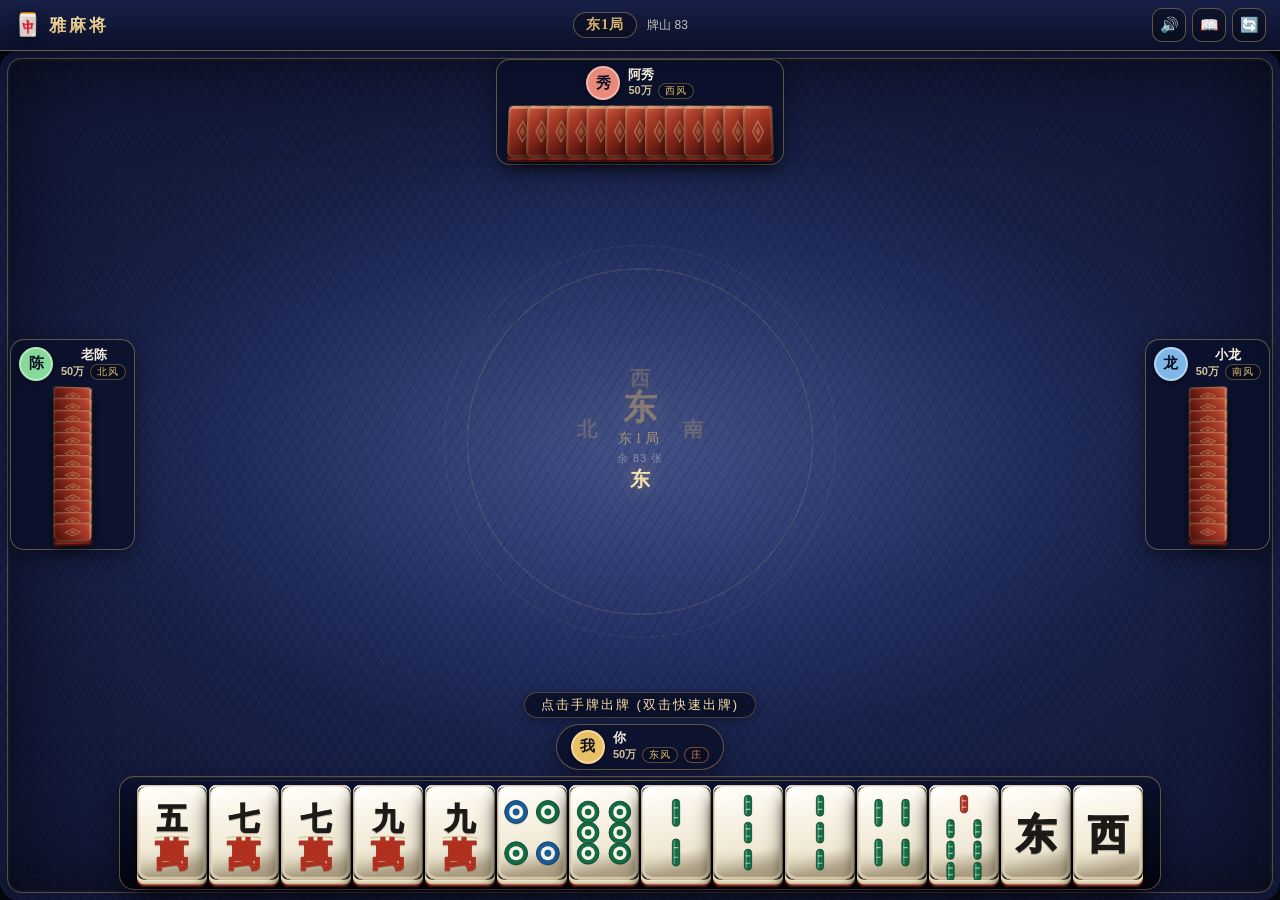
==== index.html @ be1f78a5 "refactor: 移动端横屏适配重构——统一横屏逻辑视口坐标系，修复 UI 遮挡与牌河裁切 - 统一坐标系(style.css)：新增 --vw/--vh 逻辑视口变量（优先取 JS 注入的真实可视" ====
<!DOCTYPE html>
<html lang="zh-CN">
<head>
  <meta charset="utf-8">
  <meta name="viewport" content="width=device-width, initial-scale=1, maximum-scale=1, user-scalable=no, viewport-fit=cover">
  <meta name="theme-color" content="#101733">
  <title>雅 · 麻将 — 大众四人麻将</title>
  <link rel="icon" href='data:image/svg+xml,<svg xmlns="http://www.w3.org/2000/svg" viewBox="0 0 64 64"><rect width="64" height="64" rx="13" fill="%23101733"/><rect x="6" y="6" width="52" height="52" rx="10" fill="none" stroke="%23c9a35f" stroke-width="2.5"/><rect x="16.5" y="14" width="31" height="36" rx="5" fill="%23f7f1e1" stroke="%23c9a35f" stroke-width="2"/><text x="32" y="43" text-anchor="middle" font-size="27" font-family="serif" font-weight="700" fill="%23b0301f">中</text></svg>'>
  <link rel="stylesheet" href="css/style.css">
</head>
<body>
  <div id="app">
    <!-- 顶栏 -->
    <header id="topbar">
      <div class="brand"><span class="brand-mark">🀄</span><span class="brand-name">雅麻将</span></div>
      <div class="round-info">
        <span id="round-name" class="round-name">东一局</span>
        <span id="wall-count" class="wall-count">牌山 122</span>
      </div>
      <div class="top-actions">
        <button id="btn-sound" class="icon-btn" type="button" title="音效开关">🔊</button>
        <button id="btn-rules" class="icon-btn" type="button" title="玩法规则">📖</button>
        <button id="btn-restart" class="icon-btn" type="button" title="重新开局">🔄</button>
      </div>
    </header>

    <!-- 牌桌 -->
    <main id="table">
      <div id="table-felt"></div>
      <section id="seat-2" class="seat seat-top"></section>
      <section id="seat-3" class="seat seat-left"></section>
      <section id="seat-1" class="seat seat-right"></section>
      <section id="center">
        <!-- 四家各自的出牌区（牌河）：n=对家 w=左家 e=右家 s=我，环绕中央局势铭牌 -->
        <div id="rivers">
          <div id="river-2" class="river river-n" aria-label="对家牌河"></div>
          <div id="river-3" class="river river-w" aria-label="左家牌河"></div>
          <div id="center-plaque">
            <span class="cp-mark cp-n" id="cpm-2">北</span>
            <span class="cp-mark cp-w" id="cpm-3">西</span>
            <div class="cp-core">
              <div class="cp-wind" id="cp-wind">东</div>
              <div class="cp-round" id="cp-round">东一局</div>
              <div class="cp-wall" id="cp-wall">余 83 张</div>
            </div>
            <span class="cp-mark cp-e" id="cpm-1">东</span>
            <span class="cp-mark cp-s hot" id="cpm-0">南</span>
          </div>
          <div id="river-1" class="river river-e" aria-label="右家牌河"></div>
          <div id="river-0" class="river river-s" aria-label="我的牌河"></div>
        </div>
        <div id="turn-banner"></div>
      </section>
      <section id="me">
        <!-- 移动端横屏下三者同行：左个人信息 / 中手牌 / 右副露（桌面为竖列，视觉不变） -->
        <div id="me-panel" class="panel">
          <div id="me-info" class="seat-info"></div>
        </div>
        <div id="my-hand" class="hand"></div>
        <div id="my-melds" class="melds"></div>
      </section>
      <!-- 吃 / 碰 / 杠 / 胡 浮字 -->
      <div id="action-flash"></div>
    </main>

    <!-- 操作栏 -->
    <div id="action-bar" class="hidden"></div>
    <div id="toast" class="hidden"></div>
  </div>

  <div id="modal-root"></div>

  <script src="js/tiles.js"></script>
  <script src="js/engine.js"></script>
  <script src="js/ai.js"></script>
  <script src="js/ui.js"></script>
  <script src="js/game.js"></script>
  <script src="js/main.js"></script>
</body>
</html>
---- css/style.css ----
/* =========================================================
   雅 · 麻将 – 视觉样式
   设计：深蓝夜空牌桌 + 鎏金镶边 + 象牙牌面，参考「深蓝/鎏金/书法」配色体系
   ========================================================= */

:root {
  /* ---------- 统一「横屏逻辑视口」坐标系 ----------
     牌桌的一切尺寸都基于这两个变量计算。默认等于真实视口；
     手机竖屏时（下方媒体查询）会把两者**互换**（--vw 取视口高、--vh 取视口宽），
     配合 #app 整体旋转 90°，使竖屏旋转后的牌桌与「原生横屏矮屏」逐像素等价。

     取值优先级：JS 注入的 --vwpx/--vhpx（= documentElement.clientWidth/Height，
     移动端最可靠，避开地址栏伸缩）→ dvw/dvh（现代浏览器）→ vw/vh。
     这样 --vw 恒为「物理长边」，无论设备是竖持还是横持。 */
  --vwpx: 100vw;
  --vhpx: 100vh;
  --vw: var(--vwpx);
  --vh: var(--vhpx);

  /* 配色 */
  --gold: #d8b46c;
  --gold-lt: #f4e0ac;
  --gold-deep: #9c7a3f;
  --ivory: #f5efdd;
  --ink: #0b1024;
  --navy-1: #223066;
  --navy-2: #131a3c;
  --navy-3: #0a0f26;
  --panel-bg: rgba(11, 17, 42, 0.82);
  --panel-border: rgba(216, 180, 108, 0.42);
  --shadow-soft: 0 6px 22px rgba(0, 0, 0, 0.45);
  --radius: 14px;

  /* 牌宽高自适应：以「14 张手牌 + 13 道 2px 间隙 + 牌托/牌桌内边距 必须铺得进窗口宽度」为约束；
     同时以窗口高度给出手牌上限，避免矮屏时纵向被挤爆。大屏封顶 70px。 */
  --tile-w: clamp(22px, min(calc((var(--vw) - 64px) / 14), calc((var(--vh) - 352px) / 1.45)), 70px);
  --tile-h: calc(var(--tile-w) * 1.36);
  --tile-w-sm: clamp(15px, calc(var(--tile-w) * 0.55), 38px);
  --tile-h-sm: calc(var(--tile-w-sm) * 1.36);

  /* 牌河 (已出过的牌)：取手牌尺寸的 0.66，并按「视口宽 – 两侧座位 – 铭牌」收口。
     桌面从 26px 放宽到 46px，让打过的牌一眼看清牌面。 */
  --rv-gap: 3px;
  --rv-w: clamp(15px, min(calc((var(--vw) - 150px) / 11), calc(var(--tile-w) * 0.6)), 42px);
  --rv-h: calc(var(--rv-w) * 1.36);

  /* 牌面厚度 (立体感)：用象牙色侧边 + 投影堆出麻将牌的实体感 */
  --tile-edge: rgba(226, 210, 168, 0.96);
  --tile-edge-2: rgba(158, 136, 92, 0.92);

  /* 立牌立体感 (其他玩家的牌背)：顶缘受光 + 双侧暗面 + 底缘背光
     + 两层实心偏移充当牌体厚度 + 投影 — 一个 CSS 变量供横/竖两处牌墙复用。 */
  --slab-sh:
    inset 0 2px 0 rgba(255, 233, 184, 0.42),
    inset 5px 0 9px rgba(0, 0, 0, 0.28),
    inset -5px 0 9px rgba(0, 0, 0, 0.44),
    inset 0 -9px 12px rgba(0, 0, 0, 0.5),
    0 2px 0 rgba(128, 34, 23, 0.95),
    0 4px 0 rgba(74, 17, 11, 0.92),
    0 7px 12px rgba(0, 0, 0, 0.62);

  --seat-0: #e9c063; /* 我 */
  --seat-1: #7fb8e8; /* 右家 */
  --seat-2: #e8897a; /* 对家 */
  --seat-3: #86d99a; /* 左家 */
}

* { margin: 0; padding: 0; box-sizing: border-box; -webkit-tap-highlight-color: transparent; }

html, body {
  height: 100%;
  overflow: hidden;
  font-family: "PingFang SC", "Hiragino Sans GB", "Microsoft YaHei", "Noto Sans SC", sans-serif;
  background: #05070f;
  color: var(--ivory);
  user-select: none;
  touch-action: manipulation;
}

#app {
  position: relative;
  height: 100%;
  display: flex;
  flex-direction: column;
}

/* ============ 顶栏 ============ */
#topbar {
  flex: 0 0 auto;
  display: flex;
  align-items: center;
  justify-content: space-between;
  padding: 8px 14px;
  background: linear-gradient(180deg, rgba(24, 33, 74, 0.96), rgba(12, 18, 44, 0.9));
  border-bottom: 1px solid var(--panel-border);
  box-shadow: 0 2px 14px rgba(0, 0, 0, 0.4);
  z-index: 30;
}
.brand { display: flex; align-items: center; gap: 8px; }
.brand-mark { font-size: 22px; filter: drop-shadow(0 2px 4px rgba(0,0,0,.5)); }
.brand-name {
  font-size: 17px; font-weight: 700; letter-spacing: 3px;
  font-family: "STKaiti", "KaiTi", "Songti SC", serif;
  background: linear-gradient(180deg, var(--gold-lt), var(--gold));
  -webkit-background-clip: text; background-clip: text; color: transparent;
}
.round-info { display: flex; align-items: center; gap: 10px; }
.round-name {
  font-size: 14px; font-weight: 600; color: var(--gold);
  border: 1px solid var(--panel-border); border-radius: 999px;
  padding: 3px 12px; background: rgba(0,0,0,.28); letter-spacing: 1px;
  font-family: "STKaiti", "KaiTi", serif;
}
.wall-count { font-size: 12px; opacity: .78; font-variant-numeric: tabular-nums; }
.top-actions { display: flex; gap: 6px; }
.icon-btn {
  width: 34px; height: 34px; border-radius: 10px;
  border: 1px solid var(--panel-border);
  background: rgba(0,0,0,.3); color: var(--ivory);
  font-size: 15px; cursor: pointer; transition: all .15s;
  display: inline-flex; align-items: center; justify-content: center;
}
.icon-btn:hover { background: rgba(216,180,108,.22); transform: translateY(-1px); }
.icon-btn.muted { opacity: .45; }

/* ============ 牌桌 ============ */
#table {
  position: relative;
  flex: 1 1 auto;
  min-height: 0;
  display: grid;
  grid-template-columns: minmax(96px, 0.62fr) minmax(240px, 3.4fr) minmax(96px, 0.62fr);
  grid-template-rows: auto 1fr auto;
  grid-template-areas:
    "top top top"
    "left center right"
    "me me me";
  gap: 6px;
  padding: 8px 10px 10px;
}
#table-felt {
  position: absolute; inset: 0;
  border-radius: 18px;
  overflow: hidden;
  background:
    /* 中央暖光 */
    radial-gradient(ellipse 46% 34% at 50% 46%, rgba(216, 180, 108, 0.09), transparent 70%),
    /* 桌面鎏金镶嵌圆环 (内细外粗两道) */
    radial-gradient(circle closest-side at 50% 46%, transparent 0 44%, rgba(216,180,108,.13) 44% 44.4%, transparent 44.4% 100%),
    radial-gradient(circle closest-side at 50% 46%, transparent 0 50%, rgba(216,180,108,.07) 50% 50.3%, transparent 50.3% 100%),
    radial-gradient(ellipse 62% 50% at 50% 46%, rgba(86, 116, 208, 0.32), transparent 72%),
    radial-gradient(ellipse 120% 110% at 50% 50%, var(--navy-1) 0%, var(--navy-2) 46%, var(--navy-3) 88%);
  z-index: 0;
}
/* 斜纹织纹 */
#table-felt::before {
  content: ""; position: absolute; inset: 0;
  background-image:
    repeating-linear-gradient(58deg, rgba(255,255,255,.028) 0 1px, transparent 1px 9px),
    repeating-linear-gradient(-58deg, rgba(0,0,0,.16) 0 1px, transparent 1px 9px);
  opacity: .9;
}
/* 鎏金双描边 */
#table-felt::after {
  content: ""; position: absolute; inset: 7px;
  border: 1px solid rgba(216, 180, 108, 0.34);
  border-radius: 14px;
  box-shadow:
    inset 0 0 4px rgba(6, 9, 24, 0.55),
    inset 0 0 5px rgba(216, 180, 108, 0.16),
    inset 0 0 90px rgba(0, 0, 0, 0.55);
  pointer-events: none;
}
#table > *:not(#table-felt):not(#action-flash) { position: relative; z-index: 1; }

/* ---- 座位通用 ---- */
.seat { display: flex; min-height: 0; }
.seat-top { grid-area: top; justify-content: center; }
.seat-left { grid-area: left; justify-content: flex-start; align-items: center; }
.seat-right { grid-area: right; justify-content: flex-end; align-items: center; }
#me { grid-area: me; display: flex; flex-direction: column; align-items: center; gap: 6px; position: relative; }

.panel {
  background: var(--panel-bg);
  border: 1px solid var(--panel-border);
  border-radius: var(--radius);
  box-shadow: var(--shadow-soft);
  backdrop-filter: blur(5px);
  padding: 6px 10px;
  transition: box-shadow .25s, border-color .25s, background .25s;
}
.panel.active {
  border-color: var(--gold-lt);
  background: linear-gradient(180deg, rgba(52, 68, 132, .92), rgba(16, 23, 56, .88));
  box-shadow: 0 0 0 1px var(--gold), 0 0 26px rgba(216, 180, 108, .38), var(--shadow-soft);
}

.seat-info { display: flex; align-items: center; gap: 8px; }
.avatar {
  width: 34px; height: 34px; border-radius: 50%;
  display: flex; align-items: center; justify-content: center;
  font-size: 15px; font-weight: 700; color: #0a1024;
  border: 2px solid rgba(255,255,255,.4);
  box-shadow: 0 2px 7px rgba(0,0,0,.45);
  flex: 0 0 auto;
}
.seat-text { display: flex; flex-direction: column; line-height: 1.25; min-width: 0; }
.seat-name { font-size: 13px; font-weight: 600; white-space: nowrap; font-family: "STKaiti", "KaiTi", "PingFang SC", serif; }
.seat-meta { font-size: 11px; opacity: .85; display: flex; gap: 6px; align-items: center; }
.seat-score { color: var(--gold-lt); font-weight: 700; font-variant-numeric: tabular-nums; white-space: nowrap; }
.badge {
  font-size: 10px; padding: 1px 6px; border-radius: 999px;
  border: 1px solid var(--panel-border); background: rgba(0,0,0,.32);
  letter-spacing: 1px; white-space: nowrap;
}
.badge.wind { color: #ffd97a; }
.badge.dealer { color: #ff9d5c; border-color: rgba(255,157,92,.5); }
.badge.tenpai { color: #8fe3a0; border-color: rgba(143,227,160,.5); animation: pulse 1.6s infinite; }

@keyframes pulse { 50% { opacity: .55; } }

/* ---- 副露 (吃 / 碰 / 杠)：明确摆在对应玩家身旁 ---- */
.melds { display: flex; gap: 8px; flex-wrap: wrap; justify-content: center; }
.side-melds { display: flex; flex-direction: column; gap: 4px; align-items: center; }
.meld {
  display: flex; gap: 1px; padding: 3px;
  background: linear-gradient(180deg, rgba(216, 180, 108, 0.16), rgba(4, 7, 20, 0.55));
  border-radius: 8px;
  border: 1px solid rgba(216, 180, 108, 0.4);
  box-shadow: 0 2px 7px rgba(0, 0, 0, 0.42), inset 0 1px 0 rgba(255, 255, 255, 0.06);
}
.meld .tile {
  margin: 0;
  border-radius: 5px;
  /* 副露平躺牌：与牌河弃牌同一双层实体感（上白下红） */
  box-shadow:
    inset 0 1px 0 rgba(255, 255, 255, 0.88),
    inset 0 -1px 2px rgba(100, 78, 42, 0.25),
    0 1px 0 #ebe2cc,
    0 2px 0 #d8cbb0,
    0 3px 0 #bfb090,
    0 4px 0 #7a2216,
    0 6px 7px rgba(0, 0, 0, 0.6);
}
/* 被鸣的那张 (来自他家弃牌) 加金框，一眼看清是从谁那里吃碰来的 */
.meld .tile.claimed {
  box-shadow:
    0 0 0 2px var(--gold-lt),
    0 0 9px rgba(255, 219, 128, 0.7),
    inset 0 1px 0 rgba(255, 255, 255, 0.88),
    0 1px 0 #ebe2cc,
    0 2px 0 #d8cbb0,
    0 3px 0 #bfb090,
    0 4px 0 #7a2216,
    0 6px 7px rgba(0, 0, 0, 0.6);
}
.meld.claimed-anim { animation: claim-in .45s cubic-bezier(.2, 1.4, .4, 1); }
@keyframes claim-in {
  from { transform: translateY(14px) scale(.68); opacity: 0; }
}

/* ---- 对家 / 左右家的牌墙 (牌背条) ---- */
.seat-top .panel { display: flex; flex-direction: column; gap: 5px; align-items: center; }
.seat-left .panel, .seat-right .panel {
  display: flex; flex-direction: column; gap: 6px; align-items: center;
  padding: 7px 8px; width: fit-content; max-width: 100%;
}
.seat-backs.h { display: flex; align-items: flex-end; perspective: 480px; }
.seat-backs.h .tile {
  width: calc(var(--tile-w-sm) * 0.78);
  height: calc(var(--tile-h-sm) * 1.02);
  margin-left: calc(var(--tile-w-sm) * -0.26);
  border-radius: 4px;
  transform: rotateX(7deg);
  transform-origin: bottom center;
  box-shadow: var(--slab-sh);
}
.seat-backs.h .tile:first-child { margin-left: 0; }
.seat-backs.v { display: flex; flex-direction: column; align-items: center; perspective: 640px; }
.seat-backs.v .tile {
  width: calc(var(--tile-w-sm) * 1.04);
  height: calc(var(--tile-h-sm) * 0.36);
  margin-top: calc(var(--tile-h-sm) * -0.14);
  border-radius: 4px;
  box-shadow: var(--slab-sh);
}
.seat-left .seat-backs.v .tile { transform: rotateY(14deg); }
.seat-right .seat-backs.v .tile { transform: rotateY(-14deg); }
.seat-backs.v .tile:first-child { margin-top: 0; }
.seat-left .seat-text, .seat-right .seat-text { align-items: center; }
.seat-left .seat-meta, .seat-right .seat-meta { justify-content: center; }

/* ---- 我的区域 ---- */
#me-panel {
  display: flex; align-items: center; gap: 14px;
  padding: 5px 14px; border-radius: 999px;
}
#my-melds { justify-content: center; min-height: 4px; }
#my-melds:empty { display: none; }

/* ---- 听牌实时预览浮条 (绝对定位，不挤占牌桌网格高度) ---- */
.ting-tip {
  position: absolute;
  bottom: calc(100% + 4px);
  left: 50%;
  transform: translateX(-50%);
  display: inline-flex;
  align-items: center;
  gap: 8px;
  padding: 4px 12px;
  border-radius: 999px;
  background: rgba(8, 14, 36, 0.94);
  border: 1px solid rgba(143, 227, 160, 0.55);
  box-shadow: 0 6px 18px rgba(0, 0, 0, 0.55), 0 0 14px rgba(143, 227, 160, 0.2);
  z-index: 35;
  pointer-events: none;
  white-space: nowrap;
  max-width: 94vw;
}
.ting-tip.hidden { display: none; }
.ting-label {
  font-size: 11.5px;
  font-weight: 700;
  color: #8fe3a0;
  letter-spacing: 1px;
}
.ting-empty {
  font-size: 11px;
  color: rgba(245, 239, 221, 0.65);
}
.ting-list {
  display: inline-flex;
  align-items: center;
  gap: 6px;
}
.ting-item {
  display: inline-flex;
  align-items: center;
  gap: 3px;
  background: rgba(255, 255, 255, 0.06);
  padding: 2px 5px 2px 3px;
  border-radius: 6px;
}
.ting-svg {
  width: 17px;
  height: 23px;
  display: inline-block;
}
.ting-svg svg {
  width: 100%;
  height: 100%;
  display: block;
}
.ting-cnt {
  font-size: 10.5px;
  color: var(--gold-lt);
  font-variant-numeric: tabular-nums;
}

/* ---- 手牌牌托 ---- */
.hand {
  display: flex; justify-content: center; align-items: flex-end;
  width: min(100%, calc(14 * (var(--tile-w) + 2px) + 34px));
  padding: 8px 12px 9px;
  border-radius: 15px;
  background: linear-gradient(180deg, rgba(13, 19, 46, 0.7), rgba(6, 9, 24, 0.94));
  border: 1px solid rgba(216, 180, 108, 0.42);
  box-shadow:
    inset 0 1px 0 rgba(255, 255, 255, 0.07),
    inset 0 -14px 26px rgba(0, 0, 0, 0.35),
    0 10px 26px rgba(0, 0, 0, 0.45);
  min-height: calc(var(--tile-h) + 19px);
  position: relative;
}
.hand::before {
  content: ""; position: absolute; left: 16px; right: 16px; top: 3px; height: 1px;
  background: linear-gradient(90deg, transparent, rgba(216, 180, 108, 0.55), transparent);
}
/* 手牌立牌：立在牌托上的厚实麻将块 —— 顶面高光 + 象牙底座厚度 + 朱红底边 + 落影 */
.hand .tile {
  margin: 0 1px;
  border-radius: 7px;
  box-shadow:
    inset 0 2px 0 rgba(255, 255, 255, 0.92),
    inset 0 -2px 3px rgba(110, 88, 48, 0.28),
    inset 1px 0 0 rgba(255, 255, 255, 0.55),
    inset -1px 0 0 rgba(140, 116, 72, 0.35),
    0 1.5px 0 #ede4ce,
    0 3px 0 #ddd1b4,
    0 4.5px 0 #c6b694,
    0 6px 0 #7c2418,
    0 7px 0 #4d130b,
    0 10px 14px rgba(0, 0, 0, 0.65),
    0 14px 22px rgba(0, 0, 0, 0.38);
}
/* 立牌 13px 圆角：SVG 内的骨瓷倒角也同步 */
.hand .tile svg { border-radius: 7px; }

/* =========== 牌 =========== */
/* 立体麻将质感：象牙色侧边 (牌厚) + 底部暗边 + 双层落影 */
.tile {
  width: var(--tile-w); height: var(--tile-h);
  border-radius: 6px; cursor: default;
  transition: transform .16s ease, box-shadow .16s, filter .16s;
  position: relative; flex: 0 0 auto;
  box-shadow:
    0 1px 0 var(--tile-edge),
    0 2px 0 var(--tile-edge-2),
    0 5px 8px rgba(0, 0, 0, 0.55),
    0 8px 16px rgba(0, 0, 0, 0.30);
}
.tile svg { display: block; width: 100%; height: 100%; border-radius: 6px; }
.tile.sm { width: var(--tile-w-sm); height: var(--tile-h-sm); border-radius: 5px; }
.tile.sm svg { border-radius: 5px; }
.tile.playable { cursor: pointer; }
/* 拈牌离桌：立牌上提，底部厚度层与桌面投影距离拉开 */
.tile.playable:hover {
  transform: translateY(-8px);
  filter: brightness(1.07);
  box-shadow:
    inset 0 2px 0 rgba(255, 255, 255, 0.92),
    inset 0 -2px 3px rgba(110, 88, 48, 0.28),
    inset 1px 0 0 rgba(255, 255, 255, 0.55),
    inset -1px 0 0 rgba(140, 116, 72, 0.35),
    0 1.5px 0 #ede4ce,
    0 3.5px 0 #ddd1b4,
    0 6px 0 #c6b694,
    0 8.5px 0 #7c2418,
    0 10px 0 #4d130b,
    0 14px 16px rgba(0, 0, 0, 0.62),
    0 20px 28px rgba(0, 0, 0, 0.36);
}
.tile.selected {
  transform: translateY(-13px);
  filter: brightness(1.12);
  box-shadow:
    inset 0 2px 0 rgba(255, 255, 255, 0.95),
    inset 0 -2px 3px rgba(110, 88, 48, 0.28),
    inset 1px 0 0 rgba(255, 255, 255, 0.55),
    inset -1px 0 0 rgba(140, 116, 72, 0.35),
    0 2px 0 #ede4ce,
    0 5px 0 #ddd1b4,
    0 8px 0 #c6b694,
    0 11px 0 #7c2418,
    0 13px 0 #4d130b,
    0 18px 20px rgba(0, 0, 0, 0.62),
    0 0 20px rgba(255, 219, 128, 0.55);
}
.tile.selected::after {
  content: ""; position: absolute; left: 6%; right: 6%; bottom: -8px; height: 3px;
  border-radius: 2px; background: var(--gold-lt); box-shadow: 0 0 10px var(--gold-lt);
}

/* 可听角标：打出该牌即可进入听牌状态 (静态徽标，不触发无限动画) */
.tile.can-ting:not(.selected)::after {
  content: "听";
  position: absolute;
  top: -5px;
  right: -2px;
  width: 15px;
  height: 15px;
  border-radius: 50%;
  background: linear-gradient(180deg, #277a52, #124d31);
  border: 1px solid #9ef0b6;
  color: #eafff0;
  font-size: 9px;
  line-height: 13px;
  text-align: center;
  font-weight: 700;
  box-shadow: 0 2px 5px rgba(0, 0, 0, 0.55);
  pointer-events: none;
}

/* 桌面同名牌联动高亮 (悬停或选中手牌时牌河与副露同步醒目提示) */
.river .tile.same-match,
.meld .tile.same-match {
  filter: brightness(1.18);
  box-shadow: 0 0 0 2px #7fe7ff, 0 0 12px rgba(127, 231, 255, 0.85);
}

.tile.win-tile { animation: win-glow 1s infinite; }
@keyframes win-glow {
  0%, 100% { filter: drop-shadow(0 0 4px rgba(255, 215, 130, .85)); }
  50% { filter: drop-shadow(0 0 15px rgba(255, 215, 130, 1)); }
}
.tile.dim { opacity: .55; }

/* 发牌：仅做轻微落淡入，无缩放、无回弹，避免整手牌视觉抖动 */
@keyframes deal-in {
  from { opacity: 0; transform: translateY(-14px); }
  to { opacity: 1; transform: none; }
}

/* 刚摸到的牌：静态金环 + 一次性入场位移 (不含额外抖动) */
.tile.last-drawn::before {
  content: ""; position: absolute; inset: -2px; border-radius: 8px;
  border: 2px solid rgba(255, 219, 128, 0.92);
  box-shadow: 0 0 12px rgba(255, 219, 128, 0.55), inset 0 0 8px rgba(255, 219, 128, 0.35);
  pointer-events: none;
}
.tile.just-drawn { animation: draw-in .34s cubic-bezier(.18, .9, .3, 1) 1; }
@keyframes draw-in {
  from { transform: translate(34px, -26px) rotate(6deg); opacity: 0; }
  to { transform: none; opacity: 1; }
}

/* =========== 中央：四家独立牌河 + 局势铭牌 =========== */
#center {
  grid-area: center;
  display: grid;
  grid-template-rows: minmax(0, 1fr) auto;
  gap: 5px;
  min-width: 0; min-height: 0;
  position: relative;
}
/* 3x3：北=对家 / 西=左家 / 中=铭牌 / 东=右家 / 南=我 —— 每位玩家正前方一块独立出牌区 */
#rivers {
  display: grid;
  grid-template-columns: minmax(0, 1fr) auto minmax(0, 1fr);
  /* 中间行 (东西家的出牌区) 拿到 1.5 倍行高：侧家弃牌从 4 列升到 5 列后要排 3 行 */
  grid-template-rows: minmax(0, 1fr) minmax(0, 1.5fr) minmax(0, 1fr);
  grid-template-areas:
    "n n n"
    "w c e"
    "s s s";
  gap: 4px;
  min-height: 0;
  align-items: stretch;
  justify-items: center;
  position: relative;
}
/* 出牌区本身就是牌，不铺任何半透明底板/边框/蒙版，弃牌直接摆在桌布上 */
.river {
  display: flex;
  flex-wrap: wrap;
  align-content: center;          /* 纵向居中：行数不足时不留空档，行数超过时两头发散 */
  align-items: center;
  justify-content: center;
  gap: var(--rv-gap);
  min-height: 0;
  /* 不裁切：任何一张弃牌都不得被容器边界「腰斩」。
     溢出时宁可略微压到邻区（由 #rivers 的行列分配保证不越界），也不切牌。 */
  overflow: visible;
}
/* 北/南:10 列 (2 行 = 20 张);西/东:6 列 (3 行 = 18 张) —— 一局弃牌全都能看见 */
.river-n, .river-s { width: calc(10 * (var(--rv-w) + var(--rv-gap)) - var(--rv-gap)); }
.river-w, .river-e { width: calc(6 * (var(--rv-w) + var(--rv-gap)) - var(--rv-gap)); }
.river-n { grid-area: n; }
.river-w { grid-area: w; }
.river-e { grid-area: e; }
.river-s { grid-area: s; }
.river .tile {
  width: var(--rv-w); height: var(--rv-h);
  border-radius: 5px;
  /* 平躺牌：受俯视角度影响，下沿/右侧呈「上白（象牙牌肚）下红（牌背底壳）」双层结构
     （总偏移控制在 4px 内，避免放大后的弃牌与悬浮光标越界） */
  box-shadow:
    inset 0 1px 0 rgba(255, 255, 255, 0.88),
    inset 0 -1px 2px rgba(100, 78, 42, 0.25),
    0 1px 0 #ebe2cc,
    0 2px 0 #d8cbb0,
    0 3px 0 #bfb090,
    0 4px 0 #7a2216,
    0 6px 7px rgba(0, 0, 0, 0.6);
}
/* 只有新落的牌播放入场动画 (一次性)，重渲染不会让整片牌河重播 */
.river .tile.drop-in { animation: discard-in .3s cubic-bezier(.2, 1.3, .4, 1); }
@keyframes discard-in {
  from { transform: scale(.45) translateY(-14px); opacity: 0; }
}

/* 当前牌 (全桌最新一张弃牌)：悬浮光标 */
.river .tile.cursor {
  box-shadow: 0 0 0 2px var(--gold-lt), 0 0 14px rgba(216, 180, 108, 0.85);
}
.river .tile.cursor::before {
  content: ""; position: absolute; left: 50%; top: -11px;
  width: 0; height: 0; margin-left: -5px;
  border-left: 5px solid transparent; border-right: 5px solid transparent;
  border-top: 7px solid var(--gold-lt);
  filter: drop-shadow(0 0 5px rgba(255, 219, 128, .95));
  animation: cursor-bob .85s ease-in-out infinite;
  pointer-events: none;
}
@keyframes cursor-bob {
  0%, 100% { transform: translateY(0); opacity: 1; }
  50%      { transform: translateY(-4px); opacity: .72; }
}

/* 局势铭牌：坐落在中央格 */
#center-plaque {
  grid-area: c;
  align-self: center; justify-self: center;
  display: grid;
  grid-template-columns: auto auto auto;
  grid-template-rows: auto auto auto;
  align-items: center; justify-items: center;
  column-gap: 20px; row-gap: 3px;
  pointer-events: none;
  z-index: 0;
}
.cp-n { grid-area: 1 / 2; }
.cp-w { grid-area: 2 / 1; }
.cp-core { grid-area: 2 / 2; }
.cp-e { grid-area: 2 / 3; }
.cp-s { grid-area: 3 / 2; }
.cp-mark {
  font-family: "STKaiti", "KaiTi", serif;
  font-size: 20px; line-height: 1; font-weight: 700;
  color: rgba(216, 180, 108, 0.26);
  text-shadow: 0 0 14px rgba(216, 180, 108, 0.1);
  transition: color .3s, text-shadow .3s;
}
.cp-mark.hot { color: rgba(255, 233, 176, 0.95); text-shadow: 0 0 18px rgba(216, 180, 108, 0.6); }
.cp-core { display: flex; flex-direction: column; align-items: center; }
.cp-core .cp-wind {
  font-family: "STKaiti", "KaiTi", serif;
  font-size: 34px; line-height: 1; font-weight: 700;
  color: rgba(216, 180, 108, 0.44);
  text-shadow: 0 0 24px rgba(216, 180, 108, 0.22);
}
.cp-core .cp-round {
  font-family: "STKaiti", "KaiTi", serif;
  font-size: 14px; letter-spacing: 3px; color: rgba(216, 180, 108, 0.68);
  margin-top: 5px; white-space: nowrap;
}
.cp-core .cp-wall {
  font-size: 11px; letter-spacing: 1px; color: rgba(245, 239, 221, 0.42); margin-top: 3px;
  white-space: nowrap;
}
/* 回合提示：作为中央区的一行，不再与牌河叠压 */
#turn-banner {
  justify-self: center;
  font-size: 13px; letter-spacing: 2px; color: var(--gold-lt);
  white-space: nowrap;
  padding: 3px 16px; border-radius: 999px;
  background: rgba(9, 13, 34, 0.78);
  border: 1px solid rgba(216, 180, 108, 0.3);
  box-shadow: 0 3px 12px rgba(0, 0, 0, 0.35);
  text-shadow: 0 1px 5px rgba(0,0,0,.7);
  min-height: 24px;
}

/* =========== 吃 / 碰 / 杠 / 胡 浮字 =========== */
#action-flash {
  position: absolute; left: 50%; top: 44%;
  transform: translate(-50%, -50%) scale(.6);
  font-family: "STKaiti", "KaiTi", serif;
  font-size: 62px; font-weight: 700; letter-spacing: 8px;
  color: #fff3d2;
  text-shadow: 0 0 18px rgba(255, 190, 90, .9), 0 4px 14px rgba(0, 0, 0, .8);
  opacity: 0; pointer-events: none; z-index: 45;
  white-space: nowrap;
}
/* 深色径向背衬：浮字正落在中央铭牌上，无背衬时金字压金纹会糊成一片 */
#action-flash::before {
  content: ""; position: absolute; inset: -34% -22%; z-index: -1;
  border-radius: 50%;
  background: radial-gradient(closest-side, rgba(5, 8, 22, 0.88), rgba(5, 8, 22, 0.55) 55%, transparent 80%);
  opacity: 0; transition: opacity .18s;
  pointer-events: none;
}
#action-flash.show::before { opacity: 1; }
#action-flash.show { animation: flash-pop .92s cubic-bezier(.16, 1, .3, 1) 1; }
@keyframes flash-pop {
  0%   { opacity: 0; transform: translate(-50%, -50%) scale(.45); letter-spacing: 2px; }
  22%  { opacity: 1; transform: translate(-50%, -50%) scale(1.06); }
  38%  { transform: translate(-50%, -50%) scale(1); }
  75%  { opacity: 1; }
  100% { opacity: 0; transform: translate(-50%, -62%) scale(1.02); }
}
#action-flash.k-chi  { color: #d8f0ff; text-shadow: 0 0 18px rgba(120, 200, 255, .9), 0 4px 14px rgba(0,0,0,.8); }
#action-flash.k-pong { color: #ffe9b0; text-shadow: 0 0 18px rgba(255, 200, 90, .95), 0 4px 14px rgba(0,0,0,.8); }
#action-flash.k-kong { color: #ffd0a8; text-shadow: 0 0 20px rgba(255, 150, 70, .95), 0 4px 14px rgba(0,0,0,.8); }
#action-flash.k-win  { color: #fff6d8; font-size: 76px; text-shadow: 0 0 26px rgba(255, 215, 120, 1), 0 0 60px rgba(255, 180, 60, .8), 0 4px 16px rgba(0, 0, 0, .9); }

/* =========== 操作栏 =========== */
#action-bar {
  position: absolute; left: 50%; bottom: calc(var(--tile-h) + 34px);
  transform: translateX(-50%);
  display: flex; gap: 8px; z-index: 40;
  background: rgba(9, 13, 34, 0.94);
  border: 1px solid var(--gold);
  border-radius: 999px;
  padding: 7px 12px;
  box-shadow: 0 8px 28px rgba(0,0,0,.6), 0 0 22px rgba(216, 180, 108, .28);
  animation: bar-in .25s ease;
  max-width: 96vw; flex-wrap: wrap; justify-content: center;
}
@keyframes bar-in { from { transform: translateX(-50%) translateY(12px); opacity: 0; } }
#action-bar.hidden { display: none; }
.act-btn {
  border: none; border-radius: 999px;
  padding: 8px 16px; font-size: 15px; font-weight: 700; letter-spacing: 2px;
  cursor: pointer; transition: all .15s; color: #14172b;
  font-family: "STKaiti", "KaiTi", "PingFang SC", sans-serif;
  background: linear-gradient(180deg, var(--gold-lt), var(--gold));
  box-shadow: 0 3px 0 var(--gold-deep), 0 4px 10px rgba(0,0,0,.4);
}
.act-btn:hover { filter: brightness(1.1); }
.act-btn:active { transform: translateY(2px); box-shadow: 0 1px 0 var(--gold-deep); }
.act-btn.win { background: linear-gradient(180deg, #ff9d5c, #e8703a); box-shadow: 0 3px 0 #a34d22, 0 4px 10px rgba(0,0,0,.4); color: #fff; }
.act-btn.pass { background: rgba(255,255,255,.12); color: var(--ivory); box-shadow: none; border: 1px solid rgba(255,255,255,.2); }
.act-btn[disabled] { opacity: .4; pointer-events: none; }
.act-btn .sub { display: block; font-size: 10px; font-weight: 400; opacity: .8; letter-spacing: 0; }
.act-count {
  display: inline-block; min-width: 18px; text-align: center;
  font-size: 11px; background: rgba(0,0,0,.3); border-radius: 999px; padding: 1px 5px; margin-left: 4px;
}

/* =========== Toast =========== */
#toast {
  position: absolute; left: 50%; top: 15%; transform: translateX(-50%);
  background: rgba(9, 13, 34, 0.94); border: 1px solid var(--panel-border);
  color: var(--ivory); border-radius: 12px; padding: 10px 22px;
  font-size: 15px; letter-spacing: 1px; z-index: 60;
  box-shadow: var(--shadow-soft);
  animation: toast-in .3s ease;
}
#toast.hidden { display: none; }
@keyframes toast-in { from { opacity: 0; transform: translateX(-50%) translateY(-8px); } }

/* =========== 模态框 =========== */
#modal-root:empty { display: none; }
.modal-mask {
  position: fixed; inset: 0; z-index: 100;
  background: rgba(4, 6, 18, 0.76);
  backdrop-filter: blur(4px);
  display: flex; align-items: center; justify-content: center;
  padding: 16px;
  animation: fade-in .25s ease;
}
@keyframes fade-in { from { opacity: 0; } }
.modal {
  width: min(580px, 94vw); max-height: 92vh; overflow: auto;
  background: linear-gradient(180deg, #1a2452, #0d1332);
  border: 1px solid var(--gold);
  border-radius: 18px;
  box-shadow: 0 24px 70px rgba(0,0,0,.7), 0 0 46px rgba(216, 180, 108, .16);
  padding: 22px 24px;
  animation: modal-in .35s cubic-bezier(.2, 1.2, .4, 1);
}
@keyframes modal-in { from { transform: scale(.88) translateY(18px); opacity: 0; } }
.modal h2 {
  text-align: center; font-size: 24px; letter-spacing: 8px; margin-bottom: 4px;
  font-family: "STKaiti", "KaiTi", serif;
  background: linear-gradient(180deg, var(--gold-lt), var(--gold));
  -webkit-background-clip: text; background-clip: text; color: transparent;
}
.modal .subtitle { text-align: center; font-size: 13px; opacity: .88; margin-bottom: 14px; }
.win-hand-box {
  background: rgba(0,0,0,.32); border: 1px solid var(--panel-border);
  border-radius: 12px; padding: 12px; margin-bottom: 14px;
  display: flex; flex-direction: column; gap: 8px; align-items: center;
}
.win-hand-box .label { font-size: 12px; opacity: .72; letter-spacing: 2px; }
.win-tiles { display: flex; gap: 3px; flex-wrap: wrap; justify-content: center; }
/* 结算展示的和牌张：平躺双层实体感，与牌河/副露一致 */
.win-tiles .tile {
  border-radius: 5px;
  box-shadow:
    inset 0 1px 0 rgba(255, 255, 255, 0.88),
    inset 0 -1px 2px rgba(100, 78, 42, 0.25),
    0 1px 0 #ebe2cc,
    0 2px 0 #d8cbb0,
    0 3px 0 #bfb090,
    0 4px 0 #7a2216,
    0 6px 7px rgba(0, 0, 0, 0.6);
}

/* ---- 赔率明细 ---- */
.fan-table { width: 100%; border-collapse: collapse; margin-bottom: 12px; font-size: 14px; }
.fan-table td { padding: 5px 8px; border-bottom: 1px dashed rgba(216,180,108,.2); }
.fan-table td:last-child { text-align: right; color: var(--gold-lt); font-weight: 700; white-space: nowrap; font-variant-numeric: tabular-nums; }
.fan-table tr.total td { border-bottom: none; font-weight: 700; color: #ffd97a; font-size: 15px; }
.fan-table .desc { font-size: 11px; opacity: .5; margin-left: 6px; }

/* ---- 金币结算板 ---- */
.coin-board {
  border-radius: 14px; padding: 12px 16px 14px; margin-bottom: 14px;
  background: linear-gradient(180deg, rgba(216,180,108,.14), rgba(216,180,108,.03));
  border: 1px solid rgba(216,180,108,.42);
  position: relative; overflow: hidden;
}
.coin-board::before {
  content: ""; position: absolute; left: 0; right: 0; top: 0; height: 1px;
  background: linear-gradient(90deg, transparent, rgba(244,224,172,.7), transparent);
}
.coin-line {
  display: flex; justify-content: space-between; align-items: baseline;
  padding: 4px 0; font-size: 13.5px; color: rgba(245,239,221,.82);
}
.coin-line b { color: var(--ivory); font-weight: 700; font-variant-numeric: tabular-nums; letter-spacing: .5px; }
.coin-line.win { margin-top: 8px; padding-top: 10px; border-top: 1px dashed rgba(216,180,108,.35); }
.coin-line.win b {
  font-size: 30px; line-height: 1.1;
  background: linear-gradient(180deg, #fff3cf, #e8a83c);
  -webkit-background-clip: text; background-clip: text; color: transparent;
  text-shadow: none; letter-spacing: 1px;
}
.coin-line.win .unit { font-size: 12px; opacity: .7; margin-left: 4px; color: var(--gold); }

/* ---- 各家金币变化 ---- */
.score-row { display: flex; justify-content: space-between; align-items: center; padding: 6px 4px; border-bottom: 1px solid rgba(255,255,255,.07); font-size: 13.5px; }
.score-row .who { display: flex; align-items: center; gap: 7px; }
.score-row .delta { font-weight: 700; font-variant-numeric: tabular-nums; }
.delta.plus { color: #ffb060; }
.delta.minus { color: #7fd8a0; }

.modal-btns { display: flex; gap: 10px; justify-content: center; margin-top: 16px; }
.rules-text { font-size: 13.5px; line-height: 1.85; }
.rules-text h3 { color: var(--gold); font-size: 15px; margin: 12px 0 4px; letter-spacing: 2px; font-family: "STKaiti", "KaiTi", serif; }
.rules-text ul { padding-left: 20px; }
.rules-text .odds-hint { font-size: 12px; opacity: .7; }
.odds-grid { display: grid; grid-template-columns: repeat(2, minmax(0, 1fr)); gap: 3px 14px; font-size: 13px; margin-top: 6px; }
.odds-grid .odds-row { display: flex; justify-content: space-between; border-bottom: 1px dashed rgba(216,180,108,.2); padding: 3px 0; }
.odds-grid .odds-row b { color: var(--gold-lt); font-variant-numeric: tabular-nums; }
.rank-row { display: flex; align-items: center; gap: 10px; padding: 8px 6px; border-bottom: 1px dashed rgba(216,180,108,.2); font-size: 14px; }
.rank-row .no { font-size: 18px; font-weight: 800; width: 30px; text-align: center; color: var(--gold); }
.rank-row .nm { flex: 1; }
.rank-row .sc { font-weight: 700; color: var(--gold-lt); font-variant-numeric: tabular-nums; }

/* ============ 响应式 ============ */
@media (max-width: 820px) {
  #table { padding: 6px 6px 8px; gap: 5px; grid-template-columns: minmax(58px, 0.5fr) minmax(0, 3fr) minmax(58px, 0.5fr); }
  .seat-name { font-size: 12px; }
  .avatar { width: 28px; height: 28px; font-size: 13px; }
  .seat-meta { font-size: 10px; }
  .seat-left .panel, .seat-right .panel { padding: 5px 6px; }
  .seat-left .seat-meta, .seat-right .seat-meta { flex-wrap: wrap; row-gap: 2px; gap: 3px 5px; }
  #turn-banner { font-size: 12px; letter-spacing: 1px; white-space: nowrap; }
  #center-plaque { column-gap: 12px; }
  .cp-mark { font-size: 17px; }
  .cp-core .cp-wind { font-size: 27px; }
  .cp-core .cp-round { font-size: 12px; letter-spacing: 2px; margin-top: 3px; }
  .cp-core .cp-wall { font-size: 10px; margin-top: 2px; }
  #rivers { gap: 3px; }
  /* 中央区变窄：出牌区降为 6 列 / 4 列，保证不压到铭牌 */
  .river-n, .river-s { width: calc(6 * (var(--rv-w) + var(--rv-gap)) - var(--rv-gap)); }
  .river-w, .river-e { width: calc(4 * (var(--rv-w) + var(--rv-gap)) - var(--rv-gap)); }
  .brand-name { display: none; }
  #action-bar { bottom: calc(var(--tile-h) + 26px); padding: 6px 9px; gap: 6px; }
  .act-btn { padding: 7px 12px; font-size: 14px; }
  .modal { padding: 16px; }
  #action-flash { font-size: 48px; }
  #action-flash.k-win { font-size: 58px; }
  .coin-line.win b { font-size: 25px; }
  #me-panel { gap: 10px; padding: 5px 10px; }
}

/* 手机竖屏：整屏旋转 90° 呈现横屏牌桌。
   ── 统一坐标系（关键）──
   #app 的宽高互换（宽=视口高、高=视口宽），绕左上角**顺时针**转 90°，再沿 x 平移
   一个视口宽，正好铺满竖屏 —— 视觉上等同「把手机向右横过来」：顶栏落屏幕右侧、
   手牌落左侧。

   同时把 :root 的 --vw / --vh **互换**：--vw := 视口高（长边 844）、--vh := 视口宽（390）。
   于是 #app 内部**所有**子元素（牌桌、手牌、牌河、回合提示、操作栏、浮字、toast、
   弹窗）都用同一套「横屏逻辑视口」计算尺寸与定位，坐标系完全统一 ——
   不再有任何元素需要个别反旋来「纠正方向」或「避开压盖」。
   这就是竖屏旋转后牌桌与 844×390 原生横屏逐像素等价的原因。 */
@media (orientation: portrait) and (max-width: 900px) {
  :root {
    /* 逻辑视口互换：长边当宽、短边当高 */
    --vw: var(--vhpx, 100dvh);
    --vh: var(--vwpx, 100dvw);
    /* 牌面尺寸：宽度约束要**同时扣掉**两侧：
         · 我方面板（#me-panel）～130px、我方副露预留 ～90px
         · 牌桌左右内边距 ～16px
       纵向约束扣掉顶栏(30) + 手牌牌托(19) + 中央区最小高(～150) + 底边距。
       上限也从 48 收到 44，给 14 张手牌留出真正铺得下的余量。 */
    --tile-w: clamp(18px, min(calc((var(--vw) - 240px) / 14), calc((var(--vh) - 210px) / 1.45)), 44px);
    --rv-gap: 2px;
    /* 弃牌尺寸必须让「南北行 2 行牌」塞得进 0.85fr 行高：
         行高 ≈ (逻辑高 - 顶栏 - 手牌) × 0.85 / 3.55 ≈ 51px
         2 行需 2·rv-h + gap ≤ 51  ⟹  rv-h ≤ 24.5  ⟹  rv-w ≤ 18 */
    --rv-w: clamp(11px, min(calc((var(--vw) - 350px) / 16), calc((var(--vh) - 110px) / 8.5)), 18px);
  }
  /* #app 铺满视口并顺时针旋转（用 translate(-50%,-50%) + center 原点，与逻辑视口互换等价） */
  #app {
    position: fixed;
    top: 50%;
    left: 50%;
    width: var(--vw);
    height: var(--vh);
    transform: translate(-50%, -50%) rotate(90deg);
    transform-origin: center center;
    overflow: hidden;
  }
  /* 弹窗根与 #app 同步旋转：弹窗（#modal-root 的子元素）与牌桌共享同一坐标系，
     不再需要单独为竖屏写尺寸 hack。 */
  #modal-root {
    position: fixed;
    top: 50%;
    left: 50%;
    width: var(--vw);
    height: var(--vh);
    transform: translate(-50%, -50%) rotate(90deg);
    transform-origin: center center;
    pointer-events: none;
    z-index: 100;
  }
  #modal-root > * { pointer-events: auto; }

  /* ---- 以下是纯「紧凑尺寸」微调，方向/定位完全交给统一坐标系 ---- */
  #topbar {
    /* 竖屏顺时针旋转后：逻辑上边 = 屏幕右边、逻辑下边 = 屏幕左边、
       逻辑左/右边 = 屏幕下/上边。手机浏览器悬浮球常驻屏幕右侧竖边，
       故给**逻辑上边**留 48px 安全内边距，让 🔊📖🔄 远离屏幕右缘。 */
    padding: 48px max(12px, env(safe-area-inset-right)) 8px max(12px, env(safe-area-inset-left));
  }
  .brand-mark { font-size: 16px; }
  .round-name { font-size: 12px; padding: 2px 9px; }
  .icon-btn { width: 28px; height: 28px; font-size: 13px; border-radius: 8px; }
  #table { padding: 3px 8px 4px; gap: 3px; grid-template-columns: minmax(96px, 0.62fr) minmax(0, 3fr) minmax(96px, 0.62fr); }
  .seat-top .panel { padding: 4px 8px; gap: 3px; }
  .seat-left .panel, .seat-right .panel { padding: 4px 5px; gap: 3px; }
  .seat-backs.v .tile { margin-top: calc(var(--tile-h-sm) * -0.22); }
  .avatar { width: 22px; height: 22px; font-size: 11px; border-width: 1.5px; }
  .seat-info { gap: 5px; }
  .seat-name { font-size: 11px; }
  .seat-meta { font-size: 9px; gap: 4px; flex-wrap: nowrap; }
  .seat-left .seat-meta, .seat-right .seat-meta { flex-wrap: nowrap; }
  .badge { font-size: 9px; padding: 1px 4px; letter-spacing: 0; }
  /* ---- 移动端紧凑沿边布局：副露与手牌同行，把纵向空间还给中央牌桌 ---- */
  /* 对家（#seat-2）：头像 + 暗牌墙 + 副露 单行一字排开，绝不向下堆叠挤压北家牌河 */
  .seat-top .panel {
    flex-direction: row; align-items: center; gap: 8px;
    padding: 3px 10px; max-height: 40px;
  }
  .seat-top .panel .melds { flex-wrap: nowrap; }
  /* 我方底栏：左「个人信息」+ 中「手牌」+ 右「副露」同行 */
  #me {
    flex-direction: row; align-items: flex-end; justify-content: center;
    gap: 6px; padding: 0 4px;
  }
  #me-panel { padding: 2px 7px; gap: 4px; flex: 0 0 auto; }
  #my-melds { flex: 0 0 auto; }
  /* 手牌牌托：严丝合缝居中包裹，消除首尾空槽 */
  .hand {
    width: fit-content; max-width: 100%; margin: 0 auto;
    justify-content: center; align-items: center;
    padding: 4px 6px 5px; min-height: calc(var(--tile-h) + 11px);
  }
  #center { gap: 3px; }
  #rivers {
    gap: 2px;
    grid-template-rows: minmax(0, 0.85fr) minmax(0, 1.7fr) minmax(0, 0.85fr);
  }
  #center-plaque { column-gap: 9px; row-gap: 1px; }
  .cp-mark { font-size: 14px; }
  .cp-core .cp-wind { font-size: 22px; }
  .cp-core .cp-round { font-size: 11px; letter-spacing: 1px; margin-top: 2px; }
  .cp-core .cp-wall { font-size: 9px; margin-top: 1px; }
  /* 回合提示：统一坐标系下就是中央区的一行，方向天然与牌桌一致 */
  #turn-banner {
    font-size: 11px; padding: 2px 12px; min-height: 20px;
    max-width: 90%; overflow: hidden; text-overflow: ellipsis;
  }
  /* 操作栏：统一坐标系下就是一条水平胶囊，落在手牌右上方黄金触控区。
     bottom 用「牌托高 + 12」而非「牌面高 + 22」——牌托顶部在牌面之上约 4px，
     再加 12px 间隙，确保与手牌牌面之间有干净的空白带，绝不压牌。 */
  #action-bar {
    bottom: calc(var(--tile-h) + 26px); right: 12px; left: auto; transform: none;
    padding: 5px 9px; gap: 6px;
  }
  #action-bar .act-btn { padding: 6px 11px; font-size: 13px; letter-spacing: 1px; min-width: 48px; }
  #action-flash { font-size: 48px; letter-spacing: 4px; }
  #action-flash.k-win { font-size: 58px; }
  /* 牌河列数：与横屏矮屏一致，N/S 6 列、E/W 4 列 */
  .river-n, .river-s { width: calc(6 * (var(--rv-w) + var(--rv-gap)) - var(--rv-gap)); }
  .river-w, .river-e { width: calc(4 * (var(--rv-w) + var(--rv-gap)) - var(--rv-gap)); }
  /* 弹窗在 #modal-root 内，与牌桌共享同一「横屏逻辑视口」坐标系。
     注意旋转后轴的对应关系：逻辑「宽」（--vw=844，长边）→ 屏幕垂直方向；
     逻辑「高」（--vh=390，短边）→ 屏幕水平方向。故：
       · 逻辑宽 ≤ --vw·0.92  ⟹ 屏幕高 ≤ 844·0.92（不超高）
       · 逻辑高 ≤ --vh·0.92  ⟹ 屏幕宽 ≤ 390·0.92（不超宽）
     基础规则里的 94vw/92vh 是真实视口单位，在旋转下会算错，故此处必须覆盖。 */
  .modal {
    padding: 14px;
    width: min(calc(var(--vw) * 0.92), 560px);
    max-height: calc(var(--vh) * 0.92);
  }
}

/* 横屏手机 / 矮屏：纵向空间紧张，收紧空白、压缩牌河与牌墙，保证整桌都在视口内
   （与竖屏旋转共用同一套「横屏逻辑视口」尺寸公式，故两个断点里数值一致） */
@media (max-height: 540px) and (orientation: landscape) {
  :root {
    --tile-w: clamp(18px, min(calc((var(--vw) - 240px) / 14), calc((var(--vh) - 210px) / 1.45)), 44px);
    /* 横向宽裕、纵向吃紧：出牌区按横向给足尺寸，纵向靠加高东西行来容纳。
       与竖屏旋转共用同一公式，保证两个断点视觉一致。 */
    --rv-w: clamp(11px, min(calc((var(--vw) - 350px) / 16), calc((var(--vh) - 110px) / 8.5)), 18px);
  }
  #topbar { padding: 3px 10px; }
  .brand-mark { font-size: 16px; }
  .round-name { font-size: 12px; padding: 2px 9px; }
  .icon-btn { width: 28px; height: 28px; font-size: 13px; border-radius: 8px; }
  #table { padding: 3px 8px 4px; gap: 3px; grid-template-columns: minmax(108px, 0.7fr) minmax(0, 3fr) minmax(108px, 0.7fr); }
  .seat-top .panel { padding: 4px 8px; gap: 3px; }
  .seat-left .panel, .seat-right .panel { padding: 4px 5px; gap: 3px; }
  .seat-backs.v .tile { margin-top: calc(var(--tile-h-sm) * -0.22); }
  .avatar { width: 22px; height: 22px; font-size: 11px; border-width: 1.5px; }
  .seat-info { gap: 5px; }
  .seat-name { font-size: 11px; }
  /* 矮屏侧栏窄：分数与风牌徽章禁止内部折行，避免「50万/北风」被拆成两行 */
  .seat-meta { font-size: 9px; gap: 4px; flex-wrap: nowrap; }
  .seat-left .seat-meta, .seat-right .seat-meta { flex-wrap: nowrap; }
  .badge { font-size: 9px; padding: 1px 4px; letter-spacing: 0; }
  /* ---- 移动端紧凑沿边布局：副露与手牌同行，把纵向空间还给中央牌桌 ---- */
  /* 对家（#seat-2）：头像 + 暗牌墙 + 副露 单行一字排开，绝不向下堆叠挤压北家牌河 */
  .seat-top .panel {
    flex-direction: row; align-items: center; gap: 8px;
    padding: 3px 10px; max-height: 40px;
  }
  .seat-top .panel .melds { flex-wrap: nowrap; }
  /* 我方底栏：左「个人信息」+ 中「手牌」+ 右「副露」同行 */
  #me {
    flex-direction: row; align-items: flex-end; justify-content: center;
    gap: 6px; padding: 0 4px;
  }
  #me-panel { padding: 2px 7px; gap: 4px; flex: 0 0 auto; }
  #my-melds { flex: 0 0 auto; }
  /* 手牌牌托：严丝合缝居中包裹，消除首尾空槽 */
  .hand {
    width: fit-content; max-width: 100%; margin: 0 auto;
    justify-content: center; align-items: center;
    padding: 4px 6px 5px; min-height: calc(var(--tile-h) + 11px);
  }
  #center { gap: 3px; }
  /* 矮屏把中间行 (东西家的出牌区) 加高，让侧家也能看到最新两三行弃牌 */
  #rivers {
    gap: 2px;
    grid-template-rows: minmax(0, 0.85fr) minmax(0, 1.7fr) minmax(0, 0.85fr);
  }
  #turn-banner { font-size: 11px; padding: 2px 12px; min-height: 20px; }
  #center-plaque { column-gap: 9px; row-gap: 1px; }
  .cp-mark { font-size: 14px; }
  .cp-core .cp-wind { font-size: 22px; }
  .cp-core .cp-round { font-size: 11px; letter-spacing: 1px; margin-top: 2px; }
  .cp-core .cp-wall { font-size: 9px; margin-top: 1px; }
  /* 矮屏纵向紧张：操作栏再抬高一点，避免压到手牌牌面 */
  #action-bar { bottom: calc(var(--tile-h) + 26px); }
}
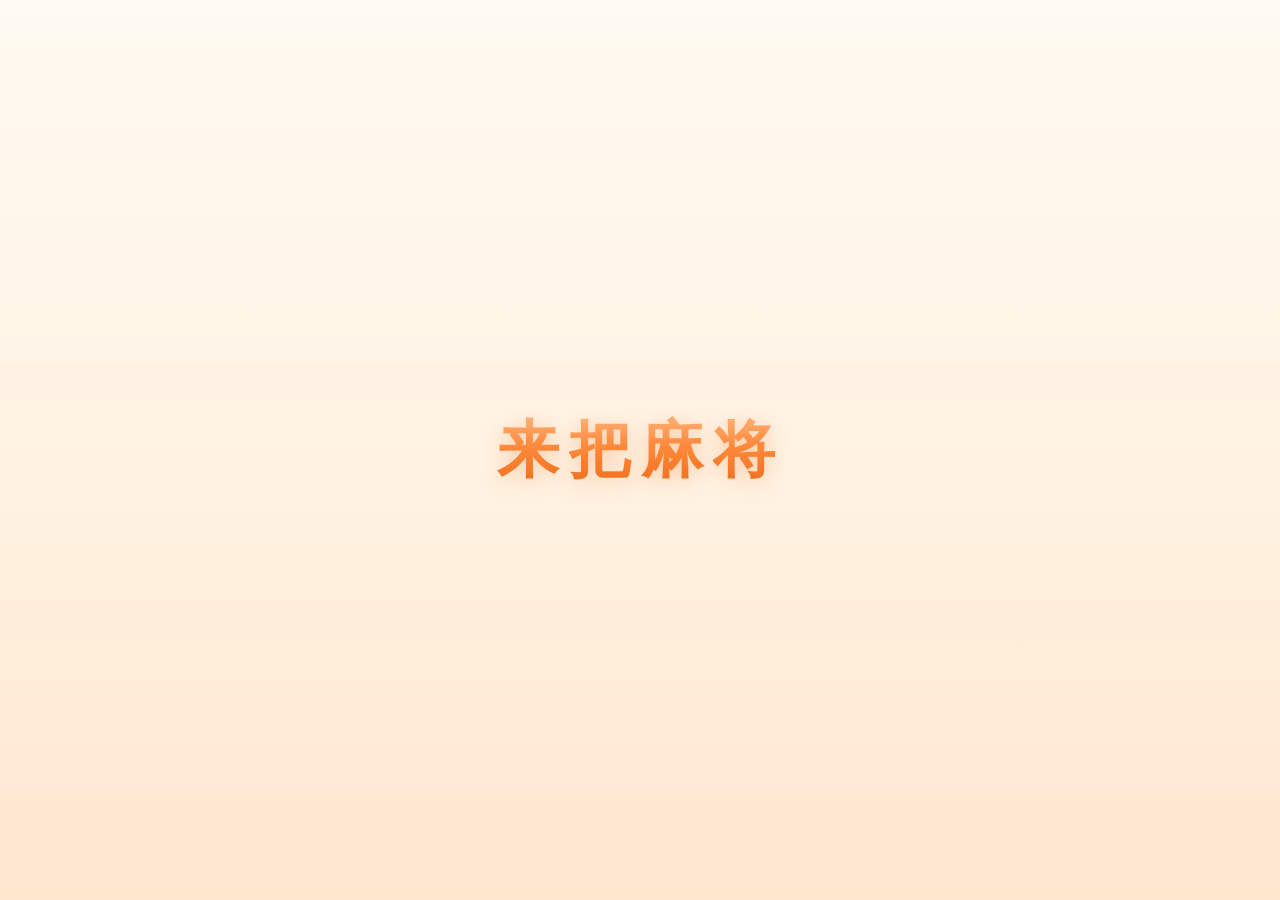
==== commit 3a14c88c: "feat: 新增「来把麻将」主界面与洗牌拼标题入场动画，游戏正式更名 - 主界面(index.html + style.css)：新增 #home 层，清新轻快视觉体系   （明亮米白→暖橙渐变、圆角" ====
--- a/index.html
+++ b/index.html
@@ -3,16 +3,62 @@
 <head>
   <meta charset="utf-8">
   <meta name="viewport" content="width=device-width, initial-scale=1, maximum-scale=1, user-scalable=no, viewport-fit=cover">
-  <meta name="theme-color" content="#101733">
-  <title>雅 · 麻将 — 大众四人麻将</title>
-  <link rel="icon" href='data:image/svg+xml,<svg xmlns="http://www.w3.org/2000/svg" viewBox="0 0 64 64"><rect width="64" height="64" rx="13" fill="%23101733"/><rect x="6" y="6" width="52" height="52" rx="10" fill="none" stroke="%23c9a35f" stroke-width="2.5"/><rect x="16.5" y="14" width="31" height="36" rx="5" fill="%23f7f1e1" stroke="%23c9a35f" stroke-width="2"/><text x="32" y="43" text-anchor="middle" font-size="27" font-family="serif" font-weight="700" fill="%23b0301f">中</text></svg>'>
+  <meta name="theme-color" content="#fffaf2">
+  <title>来把麻将 — 三分钟一把，随时随地开打</title>
+  <link rel="icon" href='data:image/svg+xml,<svg xmlns="http://www.w3.org/2000/svg" viewBox="0 0 64 64"><rect width="64" height="64" rx="15" fill="%23fff7ee"/><rect x="2" y="2" width="60" height="60" rx="13" fill="none" stroke="%23ff8a3d" stroke-width="3"/><rect x="15" y="12" width="34" height="40" rx="7" fill="%23fffdf9" stroke="%23e2c9a8" stroke-width="2"/><text x="32" y="44" text-anchor="middle" font-size="28" font-family="serif" font-weight="700" fill="%23ef6f1c">中</text></svg>'>
   <link rel="stylesheet" href="css/style.css">
 </head>
 <body>
-  <div id="app">
+  <!-- ===== 主界面：轻量、亲民、简单易上手 =====
+       与 #app 平级，桌面自由布局；手机竖屏时与 #app 一起整体旋转 90°，
+       以便复用同一套「横屏逻辑视口」动效坐标（见 css 内注释）。 -->
+  <div id="home" class="home">
+    <div class="hm-bg" aria-hidden="true"></div>
+
+    <!-- 入场动画层：洗牌拼标题 -->
+    <div id="intro" class="intro" aria-hidden="true">
+      <div id="intro-tiles" class="intro-tiles"></div>
+      <div id="intro-title" class="intro-title">
+        <span class="it-ch" data-ch="来" style="--i:0">来</span><span class="it-ch" data-ch="把" style="--i:1">把</span><span class="it-ch" data-ch="麻" style="--i:2">麻</span><span class="it-ch" data-ch="将" style="--i:3">将</span>
+      </div>
+      <div id="intro-slogan" class="intro-slogan">三 分 钟 一 把</div>
+      <button id="intro-skip" class="intro-skip" type="button">跳过</button>
+    </div>
+
+    <!-- 主界面主体 -->
+    <div class="hm-wrap">
+      <header class="hm-head">
+        <div class="hm-logo" aria-hidden="true">
+          <span class="hm-logo-tile">中</span>
+        </div>
+        <h1 class="hm-brand">
+          <span class="hb-ch" data-ch="来">来</span><span class="hb-ch" data-ch="把">把</span><span class="hb-ch" data-ch="麻">麻</span><span class="hb-ch" data-ch="将">将</span>
+        </h1>
+        <p class="hm-slogan">三分钟一把 · 随时随地开打</p>
+      </header>
+
+      <div class="hm-cta">
+        <button id="btn-quick" class="hm-btn-primary" type="button">
+          <span class="qb-main">快速开局</span>
+          <span class="qb-sub">四人麻将 · 一分钟上手</span>
+        </button>
+        <button id="btn-resume" class="hm-btn-ghost hidden" type="button">
+          <span class="gb-main">继续上局</span>
+          <span class="gb-sub" id="resume-sub">东一局 · 牌山 122 张</span>
+        </button>
+      </div>
+
+      <nav class="hm-foot">
+        <button id="home-rules" class="hm-mini" type="button"><span class="mi-ic">📖</span>玩法规则</button>
+        <button id="home-sound" class="hm-mini" type="button"><span class="mi-ic" id="home-sound-ic">🔊</span><span id="home-sound-tx">音效开</span></button>
+      </nav>
+    </div>
+  </div>
+
+  <div id="app" class="hidden">
     <!-- 顶栏 -->
     <header id="topbar">
-      <div class="brand"><span class="brand-mark">🀄</span><span class="brand-name">雅麻将</span></div>
+      <div class="brand"><span class="brand-mark">🀄</span><span class="brand-name">来把麻将</span></div>
       <div class="round-info">
         <span id="round-name" class="round-name">东一局</span>
         <span id="wall-count" class="wall-count">牌山 122</span>
@@ -20,6 +66,7 @@
       <div class="top-actions">
         <button id="btn-sound" class="icon-btn" type="button" title="音效开关">🔊</button>
         <button id="btn-rules" class="icon-btn" type="button" title="玩法规则">📖</button>
+        <button id="btn-home" class="icon-btn" type="button" title="返回主界面">🏠</button>
         <button id="btn-restart" class="icon-btn" type="button" title="重新开局">🔄</button>
       </div>
     </header>
@@ -75,6 +122,7 @@
   <script src="js/ai.js"></script>
   <script src="js/ui.js"></script>
   <script src="js/game.js"></script>
+  <script src="js/intro.js"></script>
   <script src="js/main.js"></script>
 </body>
 </html>
--- a/css/style.css
+++ b/css/style.css
@@ -1,9 +1,65 @@
 /* =========================================================
-   雅 · 麻将 – 视觉样式
-   设计：深蓝夜空牌桌 + 鎏金镶边 + 象牙牌面，参考「深蓝/鎏金/书法」配色体系
+   来把麻将 – 视觉样式
+   ─────────────────────────────────────────────────────────
+   两层视觉体系，互不干扰：
+     ① 主界面层（#home）——「清新轻快」：明亮米白底 + 暖橙主色，
+        圆角卡片、柔和阴影、大主按钮，像休闲小游戏一样轻量亲民。
+        设计目标：三分钟一把、随时随地开打。
+     ② 牌桌层（#app）——「深蓝夜空」：深蓝牌桌 + 鎏金镶边 + 象牙牌面，
+        正式对局的沉浸感。
    ========================================================= */
 
 :root {
+  /* ============ 主界面设计 token（清新轻快） ============
+     只在 #home / #intro 层内生效，用 --hm- 前缀与牌桌 token 隔离。 */
+  /* 色彩：米白纸感底 + 暖橙主色 */
+  --hm-bg-1: #fffaf2;      /* 顶部：最亮的暖白 */
+  --hm-bg-2: #fff2e2;      /* 中部：淡杏 */
+  --hm-bg-3: #ffe6cf;      /* 底部：暖橙薄雾 */
+  --hm-paper: #fffdf9;     /* 卡片纸面 */
+  --hm-line: rgba(196, 138, 84, 0.20);
+  --hm-line-strong: rgba(196, 138, 84, 0.34);
+  --hm-ink: #4a3527;       /* 主文字：暖褐墨 */
+  --hm-ink-2: #8b6f57;     /* 次级文字 */
+  --hm-ink-3: #b39a83;     /* 弱化文字 */
+  --hm-primary: #ff8a3d;   /* 暖橙主色 */
+  --hm-primary-d: #ef6f1c; /* 主色按压/落影 */
+  --hm-primary-l: #ffa968; /* 主色高光 */
+  --hm-accent: #2fae84;    /* 点缀：青绿（在线/可用状态） */
+  --hm-warn: #e8503a;      /* 点缀：朱红（强调数字） */
+  --hm-glow: rgba(255, 138, 61, 0.34);
+
+  /* 入场动画时间轴 —— 四个关键点，改这里即可整体调时 */
+  --t-shuffle: 1.4s;   /* A→B 飞入 + 洗牌成堆 + 一顿（单张字面第一段动画时长） */
+  --t-settle: 1.4s;    /* B 洗牌收束完成时刻 = 第二段动画的起点 */
+  --t-rise-d: .95s;    /* C→D 字面「立」向落位并淡出的时长 */
+  --t-rise: 1.75s;     /* C 标题开始显现的时刻 */
+  --t-end: 2.75s;      /* E 动画层整体淡出、主界面接棒 */
+
+  /* 圆角层级 */
+  --hm-r-sm: 10px;
+  --hm-r-md: 16px;
+  --hm-r-lg: 22px;
+  --hm-r-xl: 30px;
+  --hm-r-pill: 999px;
+
+  /* 柔和阴影层级（暖色调，避免灰黑脏感） */
+  --hm-sh-1: 0 1px 2px rgba(140, 92, 46, 0.06), 0 2px 8px rgba(140, 92, 46, 0.06);
+  --hm-sh-2: 0 2px 6px rgba(140, 92, 46, 0.07), 0 8px 22px rgba(140, 92, 46, 0.09);
+  --hm-sh-3: 0 6px 16px rgba(140, 92, 46, 0.10), 0 18px 44px rgba(140, 92, 46, 0.12);
+  --hm-sh-cta: 0 6px 0 var(--hm-primary-d), 0 12px 26px rgba(239, 111, 28, 0.34);
+
+  /* 间距系统（4px 基准） */
+  --hm-s1: 4px;  --hm-s2: 8px;  --hm-s3: 12px; --hm-s4: 16px;
+  --hm-s5: 20px; --hm-s6: 26px; --hm-s7: 34px; --hm-s8: 44px;
+
+  /* 字号层级：用 clamp 使跨屏观感一致（不随视口缩放跑掉） */
+  --hm-fs-brand: clamp(38px, 9.4vmin, 62px);
+  --hm-fs-slogan: clamp(12px, 2.5vmin, 16px);
+  --hm-fs-cta: clamp(18px, 3.9vmin, 24px);
+  --hm-fs-sub: clamp(13px, 2.7vmin, 17px);
+  --hm-fs-tiny: clamp(11px, 2.2vmin, 13px);
+
   /* ---------- 统一「横屏逻辑视口」坐标系 ----------
      牌桌的一切尺寸都基于这两个变量计算。默认等于真实视口；
      手机竖屏时（下方媒体查询）会把两者**互换**（--vw 取视口高、--vh 取视口宽），
@@ -48,6 +104,13 @@
   --tile-edge: rgba(226, 210, 168, 0.96);
   --tile-edge-2: rgba(158, 136, 92, 0.92);
 
+  /* 牌张「按用途缩放」的统一参数：入场动画的立牌、标题牌都用它，
+     一处改动即可整体调大小，不必逐个 width/height 硬写。 */
+  --tile-scale: 1;
+  --tile-scale-river: 1;
+  --tile-scale-stand: 1;
+  --tile-scale-title: 1;
+
   /* 立牌立体感 (其他玩家的牌背)：顶缘受光 + 双侧暗面 + 底缘背光
      + 两层实心偏移充当牌体厚度 + 投影 — 一个 CSS 变量供横/竖两处牌墙复用。 */
   --slab-sh:
@@ -67,6 +130,9 @@
 
 * { margin: 0; padding: 0; box-sizing: border-box; -webkit-tap-highlight-color: transparent; }
 
+/* .hidden 是全局语义类：任何带它的元素都不渲染 */
+.hidden { display: none !important; }
+
 html, body {
   height: 100%;
   overflow: hidden;
@@ -75,6 +141,407 @@
   color: var(--ivory);
   user-select: none;
   touch-action: manipulation;
+}
+
+/* =========================================================
+   一、主界面（#home）—— 清新轻快
+   ========================================================= */
+.home {
+  position: fixed; inset: 0; z-index: 10;
+  display: flex; align-items: center; justify-content: center;
+  overflow: hidden;
+  background: linear-gradient(180deg, var(--hm-bg-1) 0%, var(--hm-bg-2) 52%, var(--hm-bg-3) 100%);
+  color: var(--hm-ink);
+  font-family: "PingFang SC", "Hiragino Sans GB", "Microsoft YaHei", "Noto Sans SC", sans-serif;
+}
+/* 背景层：柔光斑 + 极淡牌纹，制造纸感与呼吸感，不抢主体 */
+.hm-bg {
+  position: absolute; inset: -10%;
+  pointer-events: none;
+  background:
+    radial-gradient(circle 34vmin at 14% 12%, rgba(255, 186, 120, .34), transparent 70%),
+    radial-gradient(circle 30vmin at 88% 20%, rgba(255, 214, 150, .30), transparent 70%),
+    radial-gradient(circle 40vmin at 76% 92%, rgba(255, 166, 96, .24), transparent 72%),
+    radial-gradient(circle 26vmin at 22% 88%, rgba(160, 214, 186, .18), transparent 70%);
+  filter: blur(2px);
+  animation: hm-drift 18s ease-in-out infinite alternate;
+}
+@keyframes hm-drift {
+  from { transform: translate3d(0, 0, 0) scale(1); }
+  to   { transform: translate3d(0, -2.4%, 0) scale(1.05); }
+}
+/* 细网格纸纹 */
+.hm-bg::after {
+  content: ""; position: absolute; inset: 0;
+  background-image:
+    linear-gradient(rgba(196, 138, 84, .045) 1px, transparent 1px),
+    linear-gradient(90deg, rgba(196, 138, 84, .045) 1px, transparent 1px);
+  background-size: 46px 46px;
+  mask-image: radial-gradient(circle at 50% 45%, #000 30%, transparent 78%);
+  -webkit-mask-image: radial-gradient(circle at 50% 45%, #000 30%, transparent 78%);
+}
+
+/* 单一 wrapper：统一左右内边距 + 纵向节奏（gap 间距系统） */
+.hm-wrap {
+  position: relative; z-index: 2;
+  width: min(92vw, 460px);
+  display: flex; flex-direction: column; align-items: center;
+  gap: var(--hm-s6);
+  padding: var(--hm-s5) var(--hm-s4);
+}
+
+/* ---- 品牌区 ---- */
+.hm-head { display: flex; flex-direction: column; align-items: center; gap: var(--hm-s3); }
+
+.hm-logo {
+  width: clamp(56px, 15vmin, 84px);
+  height: calc(clamp(56px, 15vmin, 84px) * 1.34);
+  border-radius: 14px;
+  background: linear-gradient(168deg, #fffefb 0%, #fdf6e9 44%, #eee0c6 100%);
+  border: 1px solid var(--hm-line-strong);
+  box-shadow: var(--hm-sh-2), inset 0 1.5px 0 #fff;
+  display: flex; align-items: center; justify-content: center;
+  animation: hm-logo-in .8s cubic-bezier(.2, 1.1, .35, 1) both .1s;
+}
+.hm-logo-tile {
+  font-family: "STKaiti", "KaiTi", "Kaiti SC", "楷体", "Songti SC", serif;
+  font-size: clamp(30px, 8.4vmin, 46px);
+  font-weight: 700; line-height: 1;
+  color: #c8331d;
+  text-shadow: 0 1px 0 rgba(255, 255, 255, .9), 0 -1px 1px rgba(120, 40, 16, .28);
+}
+@keyframes hm-logo-in {
+  from { opacity: 0; transform: translateY(-16px) rotate(-7deg) scale(.86); }
+}
+
+.hm-brand {
+  font-family: "STKaiti", "KaiTi", "Kaiti SC", "楷体", "Songti SC", "Noto Serif SC", serif;
+  font-size: var(--hm-fs-brand);
+  font-weight: 700;
+  letter-spacing: .14em;
+  line-height: 1.1;
+  display: flex; gap: 0.02em;
+  filter: drop-shadow(0 3px 7px rgba(239, 111, 28, .26));
+}
+/* 渐变字标：与 .intro-title 同理 —— 颜色层放 ::before，
+   这样文字本身的 opacity / transform 动画一定生效（否则渐变会「提前显形」）。 */
+.hm-brand .hb-ch {
+  display: inline-block; position: relative;
+  color: transparent;
+  animation: hm-ch-in .62s cubic-bezier(.18, 1.2, .34, 1) both;
+}
+.hm-brand .hb-ch::before {
+  content: attr(data-ch);
+  position: absolute; left: 0; top: 0;
+  background: linear-gradient(178deg, #ffb27a 0%, var(--hm-primary) 42%, var(--hm-primary-d) 100%);
+  -webkit-background-clip: text; background-clip: text; color: transparent;
+}
+.hm-brand .hb-ch:nth-child(1) { animation-delay: .24s; }
+.hm-brand .hb-ch:nth-child(2) { animation-delay: .33s; }
+.hm-brand .hb-ch:nth-child(3) { animation-delay: .42s; }
+.hm-brand .hb-ch:nth-child(4) { animation-delay: .51s; }
+@keyframes hm-ch-in {
+  from { opacity: 0; transform: translateY(18px) scale(.7); filter: blur(5px); }
+}
+
+.hm-slogan {
+  font-size: var(--hm-fs-slogan);
+  letter-spacing: .24em;
+  color: var(--hm-ink-2);
+  font-weight: 500;
+}
+
+/* 品牌区入场整体淡入上浮 */
+.hm-head { animation: hm-rise .72s cubic-bezier(.2, .9, .3, 1) both; }
+@keyframes hm-rise { from { opacity: 0; transform: translateY(20px); } }
+
+/* ---- 主 CTA 区 ---- */
+.hm-cta { width: 100%; display: flex; flex-direction: column; align-items: center; gap: var(--hm-s3); }
+
+/* 超大主按钮：视觉中心 + 拇指可达（≥56px 高） */
+.hm-btn-primary {
+  position: relative;
+  width: 100%;
+  min-height: max(58px, 8.4vmin);
+  border: none;
+  border-radius: var(--hm-r-pill);
+  padding: var(--hm-s3) var(--hm-s5);
+  cursor: pointer;
+  display: flex; flex-direction: column; align-items: center; justify-content: center;
+  gap: 2px;
+  color: #fff;
+  font-family: inherit;
+  background: linear-gradient(178deg, var(--hm-primary-l) 0%, var(--hm-primary) 48%, var(--hm-primary-d) 100%);
+  box-shadow: var(--hm-sh-cta);
+  animation: hm-cta-in .7s cubic-bezier(.2, 1.16, .34, 1) both .52s;
+  transition: transform .14s ease, box-shadow .14s ease, filter .14s ease;
+  overflow: hidden;
+}
+/* 掠光 */
+.hm-btn-primary::after {
+  content: ""; position: absolute; top: 0; left: -60%;
+  width: 42%; height: 100%;
+  background: linear-gradient(102deg, transparent, rgba(255, 255, 255, .5), transparent);
+  transform: skewX(-18deg);
+  animation: hm-sheen 3.6s ease-in-out infinite 1.5s;
+  pointer-events: none;
+}
+@keyframes hm-sheen { 0% { left: -60%; } 46%, 100% { left: 130%; } }
+.hm-btn-primary .qb-main {
+  font-size: var(--hm-fs-cta); font-weight: 700; letter-spacing: .2em; text-indent: .2em;
+  text-shadow: 0 1px 3px rgba(160, 66, 6, .32);
+}
+.hm-btn-primary .qb-sub {
+  font-size: var(--hm-fs-tiny); font-weight: 500; letter-spacing: .1em;
+  opacity: .92;
+}
+.hm-btn-primary:hover { filter: brightness(1.045); }
+.hm-btn-primary:active {
+  transform: translateY(4px);
+  box-shadow: 0 2px 0 var(--hm-primary-d), 0 5px 14px rgba(239, 111, 28, .3);
+}
+@keyframes hm-cta-in {
+  from { opacity: 0; transform: translateY(26px) scale(.94); }
+}
+
+/* 副按钮：小而克制 */
+.hm-btn-ghost {
+  width: auto; min-width: 54%;
+  border-radius: var(--hm-r-pill);
+  padding: var(--hm-s2) var(--hm-s5);
+  cursor: pointer;
+  display: flex; flex-direction: column; align-items: center; gap: 1px;
+  font-family: inherit; color: var(--hm-ink);
+  background: rgba(255, 255, 255, .78);
+  border: 1px solid var(--hm-line-strong);
+  box-shadow: var(--hm-sh-1);
+  backdrop-filter: blur(6px);
+  transition: transform .14s, box-shadow .14s, background .14s;
+  animation: hm-rise .5s ease both;
+}
+.hm-btn-ghost:hover { background: #fff; box-shadow: var(--hm-sh-2); }
+.hm-btn-ghost:active { transform: translateY(2px) scale(.985); }
+.hm-btn-ghost .gb-main { font-size: var(--hm-fs-sub); font-weight: 700; letter-spacing: .16em; text-indent: .16em; }
+.hm-btn-ghost .gb-sub { font-size: var(--hm-fs-tiny); color: var(--hm-ink-3); letter-spacing: .04em; }
+
+/* ---- 次要入口 ---- */
+.hm-foot {
+  display: flex; gap: var(--hm-s3); align-items: center; justify-content: center;
+  animation: hm-rise .7s ease both .68s;
+}
+.hm-mini {
+  display: inline-flex; align-items: center; gap: 6px;
+  border: 1px solid var(--hm-line);
+  background: rgba(255, 255, 255, .62);
+  color: var(--hm-ink-2);
+  font-family: inherit; font-size: var(--hm-fs-tiny); font-weight: 500;
+  letter-spacing: .06em;
+  padding: 8px 15px; border-radius: var(--hm-r-pill);
+  cursor: pointer;
+  min-height: 38px;
+  transition: background .14s, color .14s, box-shadow .14s, transform .12s;
+}
+.hm-mini:hover { background: #fff; color: var(--hm-ink); box-shadow: var(--hm-sh-1); }
+.hm-mini:active { transform: scale(.97); }
+.hm-mini .mi-ic { font-size: 14px; line-height: 1; }
+
+/* 主界面整体退场 */
+.home.leaving { animation: hm-out .44s cubic-bezier(.4, 0, .7, .3) forwards; }
+@keyframes hm-out {
+  from { opacity: 1; transform: scale(1); }
+  to   { opacity: 0; transform: scale(1.045); }
+}
+
+/* =========================================================
+   二、入场动画（洗牌拼标题）
+   ─────────────────────────────────────────────────────────
+   阶段（纯 CSS keyframes 驱动，JS 只负责排版与排期）：
+     A 0.05–1.45s  数十张麻将字面从四方飞入中央、边飞边翻转、聚成紧密牌堆
+     B 1.30–1.75s  整堆「啪」地一顿（洗牌收束）
+     C 1.75–2.75s  每张字面「立」向各自的落位，同时外层散雾淡出、标题显现
+     D 2.35–2.75s  「来把麻将」四字 + 副标语依次落定
+     E 2.75–3.15s  动画层整体淡出，主界面接棒
+   全部关键帧写在 CSS 里，JS 只写 4 个时间常量，便于统一调时。
+   ========================================================= */
+.intro {
+  position: absolute; inset: 0; z-index: 20;
+  display: flex; align-items: center; justify-content: center;
+  overflow: hidden;
+  background: linear-gradient(180deg, var(--hm-bg-1) 0%, var(--hm-bg-2) 52%, var(--hm-bg-3) 100%);
+  pointer-events: auto;
+}
+.intro.gone { display: none; }
+.intro.leaving { animation: intro-out .42s cubic-bezier(.4, 0, .72, .3) forwards; }
+@keyframes intro-out { to { opacity: 0; visibility: hidden; } }
+
+.intro-tiles { position: absolute; inset: 0; }
+.intro-tiles svg { position: absolute; inset: 0; width: 100%; height: 100%; }
+
+/* 单张飞牌：两段动画串联，正好对应设计的两个阶段
+     --t-shuffle 段（A→B）：从视口外飞入 + 翻转 → 收成中央牌堆 → 「啪」地一顿
+     --t-rise-d  段（C→D）：从牌堆「立」向自己的落位，同时淡出把舞台交给标题
+
+   变量（全部由 JS 按每张字面单独写入）：
+     --fx/--fy/--fr/--fs  起点：视口外的随机位置 + 偏转角 + 放大初值
+     --tx/--ty/--tr/--tc  中段：中央牌堆内的位置 + 偏转角 + 收拢缩放
+     --dx/--dy/--dc       终点：落位偏移（<use> 自身已在落点，故为 0）+ 微缩
+   <use> 的 x/y 就是它的落点，所以「立起来」这一段实际是「从牌堆回到 (0,0)」。 */
+.it {
+  transform-box: fill-box;
+  transform-origin: center center;
+  animation:
+    it-shuffle var(--t-shuffle) cubic-bezier(.34, .78, .3, 1) var(--it-delay, 0s) both,
+    it-rise var(--t-rise-d) cubic-bezier(.22, .9, .3, 1) calc(var(--it-delay, 0s) + var(--t-settle)) both;
+  will-change: transform, opacity;
+}
+@keyframes it-shuffle {
+  0% {
+    transform: translate(var(--fx), var(--fy)) rotate(var(--fr)) scale(var(--fs, 1.6));
+    opacity: 0;
+  }
+  18% { opacity: 1; }
+  74% {
+    transform: translate(var(--tx), var(--ty)) rotate(var(--tr)) scale(var(--tc, .6));
+    opacity: 1;
+  }
+  86% {
+    /* 「啪」地一顿（洗牌收束的顿点） */
+    transform: translate(calc(var(--tx) * 1.1), calc(var(--ty) * 1.1)) rotate(var(--tr)) scale(calc(var(--tc, .6) * 1.08));
+    opacity: 1;
+  }
+  100% {
+    transform: translate(var(--tx), var(--ty)) rotate(var(--tr)) scale(var(--tc, .6));
+    opacity: 1;
+  }
+}
+/* C→D：从牌堆「立」向落位，边铺开边淡出 */
+@keyframes it-rise {
+  0% {
+    transform: translate(var(--tx), var(--ty)) rotate(var(--tr)) scale(var(--tc, .6));
+    opacity: 1;
+  }
+  38% {
+    transform: translate(var(--dx, 0px), var(--dy, 0px)) rotate(0deg) scale(var(--dc, .92));
+    opacity: .92;
+  }
+  100% {
+    transform: translate(var(--dx, 0px), var(--dy, 0px)) rotate(0deg) scale(var(--dc, .92));
+    opacity: 0;
+  }
+}
+@keyframes it-shuffle {
+  0% {
+    transform: translate(var(--fx), var(--fy)) rotate(var(--fr)) scale(var(--fs, 1.6));
+    opacity: 0;
+  }
+  18% { opacity: 1; }
+  74% {
+    transform: translate(var(--tx), var(--ty)) rotate(var(--tr)) scale(var(--tc, .6));
+    opacity: 1;
+  }
+  86% {
+    /* 「啪」地一顿（洗牌收束的顿点） */
+    transform: translate(calc(var(--tx) * 1.1), calc(var(--ty) * 1.1)) rotate(var(--tr)) scale(calc(var(--tc, .6) * 1.08));
+    opacity: 1;
+  }
+  100% {
+    transform: translate(var(--tx), var(--ty)) rotate(var(--tr)) scale(var(--tc, .6));
+    opacity: 1;
+  }
+}
+/* C→D：从牌堆「立」向落位，边铺开边淡出 */
+@keyframes it-rise {
+  0% {
+    transform: translate(var(--tx), var(--ty)) rotate(var(--tr)) scale(var(--tc, .6));
+    opacity: 1;
+  }
+  38% {
+    transform: translate(var(--dx, 0px), var(--dy, 0px)) rotate(0deg) scale(var(--dc, .92));
+    opacity: .92;
+  }
+  100% {
+    transform: translate(var(--dx, 0px), var(--dy, 0px)) rotate(0deg) scale(var(--dc, .92));
+    opacity: 0;
+  }
+}
+
+/* 洗牌散雾：在字面「立」起来的同时亮一下再消失，把视线交给标题 */
+.intro::before {
+  content: ""; position: absolute; left: 50%; top: 50%;
+  width: 46vmin; height: 46vmin; margin: -23vmin 0 0 -23vmin;
+  border-radius: 50%;
+  background: radial-gradient(circle, rgba(255, 178, 110, .55), rgba(255, 196, 140, .12) 46%, transparent 72%);
+  opacity: 0; pointer-events: none;
+  animation: intro-burst .8s ease-out var(--t-rise, 1.75s) both;
+}
+@keyframes intro-burst {
+  0% { opacity: 0; transform: scale(.5); }
+  26% { opacity: .95; transform: scale(1); }
+  100% { opacity: 0; transform: scale(1.65); }
+}
+
+/* 标题：洗牌落定后从牌堆里「长」出来
+   注意：文字用了 background-clip:text 的渐变填充，若直接在元素上做 opacity 动画，
+   部分浏览器会因为渐变画在背景层而不受 opacity 影响（标题会「提前显形」）。
+   故这里给每个字套一层独立动画，且只动 transform + opacity，
+   并显式把渐变元素本身的 opacity 交给同一关键帧管理。 */
+.intro-title {
+  position: relative; z-index: 3;
+  display: flex; gap: .02em;
+  font-family: "STKaiti", "KaiTi", "Kaiti SC", "楷体", "Songti SC", "Noto Serif SC", serif;
+  font-size: var(--hm-fs-brand);
+  font-weight: 700; letter-spacing: .14em; line-height: 1.1;
+  filter: drop-shadow(0 4px 10px rgba(239, 111, 28, .3));
+}
+.intro-title .it-ch {
+  display: inline-block;
+  position: relative;
+  color: transparent;          /* 真实文字只用来撑开宽度，显色交给 ::before */
+  opacity: 0;
+  transform: translateY(16px) scale(.7);
+  animation: it-ch-in .46s cubic-bezier(.2, 1.33, .36, 1) both;
+  animation-delay: calc(var(--t-rise) + var(--i, 0) * .08s);
+}
+/* 渐变字：把「颜色层」独立成一个伪元素，opacity 就一定能生效 */
+.intro-title .it-ch::before {
+  content: attr(data-ch);
+  position: absolute; left: 0; top: 0;
+  background: linear-gradient(178deg, #ffb27a 0%, var(--hm-primary) 42%, var(--hm-primary-d) 100%);
+  -webkit-background-clip: text; background-clip: text; color: transparent;
+}
+@keyframes it-ch-in { to { opacity: 1; transform: none; } }
+
+.intro-slogan {
+  position: absolute; z-index: 3;
+  top: calc(50% + var(--hm-fs-brand) * .78);
+  font-size: var(--hm-fs-slogan);
+  letter-spacing: .3em; text-indent: .3em;
+  color: var(--hm-ink-2); font-weight: 500;
+  opacity: 0;
+  animation: hm-rise .5s ease both calc(var(--t-rise, 1.75s) + .34s);
+}
+
+.intro-skip {
+  position: absolute; right: var(--hm-s5); bottom: var(--hm-s5);
+  z-index: 5;
+  border: 1px solid var(--hm-line-strong);
+  background: rgba(255, 255, 255, .68);
+  color: var(--hm-ink-2);
+  font-family: inherit; font-size: var(--hm-fs-tiny); letter-spacing: .1em;
+  padding: 7px 16px; border-radius: var(--hm-r-pill);
+  min-height: 34px;
+  cursor: pointer;
+  opacity: 0;
+  animation: hm-rise .45s ease both .5s;
+  transition: background .14s, color .14s;
+}
+.intro-skip:hover { background: #fff; color: var(--hm-ink); }
+
+/* 尊重系统「减弱动态效果」：直接跳过洗牌，只留淡入 */
+@media (prefers-reduced-motion: reduce) {
+  .it { animation-duration: .32s !important; }
+  .intro::before, .hm-bg { animation: none !important; }
+  .hm-btn-primary::after { animation: none !important; }
 }
 
 #app {
@@ -399,7 +866,8 @@
 /* =========== 牌 =========== */
 /* 立体麻将质感：象牙色侧边 (牌厚) + 底部暗边 + 双层落影 */
 .tile {
-  width: var(--tile-w); height: var(--tile-h);
+  width: calc(var(--tile-w) * var(--tile-scale));
+  height: calc(var(--tile-h) * var(--tile-scale));
   border-radius: 6px; cursor: default;
   transition: transform .16s ease, box-shadow .16s, filter .16s;
   position: relative; flex: 0 0 auto;
@@ -887,6 +1355,20 @@
     transform-origin: center center;
     overflow: hidden;
   }
+  /* 主界面与入场动画层跟着 #app 一起旋转：
+     这样整块屏幕只有一个「横屏逻辑视口」坐标系 —— 主界面按横屏排版
+     （按钮落在拇指自然位置、标题有横向气口），入场动画的洗牌落位也用同一套
+     坐标计算，弹窗、牌桌、主界面三者彻底统一，不存在任何「个别反旋」的例外。 */
+  #home, #intro {
+    position: fixed;
+    top: 50%;
+    left: 50%;
+    width: var(--vw);
+    height: var(--vh);
+    transform: translate(-50%, -50%) rotate(90deg);
+    transform-origin: center center;
+    overflow: hidden;
+  }
   /* 弹窗根与 #app 同步旋转：弹窗（#modal-root 的子元素）与牌桌共享同一坐标系，
      不再需要单独为竖屏写尺寸 hack。 */
   #modal-root {
@@ -901,6 +1383,25 @@
     z-index: 100;
   }
   #modal-root > * { pointer-events: auto; }
+
+  /* 竖屏下逻辑视口的长边是「横」的，主界面按横屏排版：
+     品牌与主按钮左右并置，比竖着堆一列更贴合「横过来看」的宽幅观感，
+     也给主按钮留出更长的横向出手距离（拇指横向滑动的舒适区）。 */
+  .hm-wrap {
+    flex-direction: row;
+    align-items: center;
+    justify-content: center;
+    gap: clamp(16px, 6vmin, 54px);
+    width: 100%;
+    max-width: 100%;
+    padding: 0 var(--hm-s5);
+  }
+  .hm-head { flex: 0 1 auto; }
+  .hm-cta { flex: 0 0 auto; width: clamp(180px, 34vmin, 300px); }
+  .hm-foot { flex-direction: column; gap: var(--hm-s2); }
+  .hm-logo { width: clamp(44px, 13vmin, 66px); height: calc(clamp(44px, 13vmin, 66px) * 1.34); border-radius: 12px;}
+  .hm-logo-tile { font-size: clamp(24px, 7.4vmin, 36px); }
+  .intro-skip { right: var(--hm-s4); bottom: var(--hm-s4); }
 
   /* ---- 以下是纯「紧凑尺寸」微调，方向/定位完全交给统一坐标系 ---- */
   #topbar {
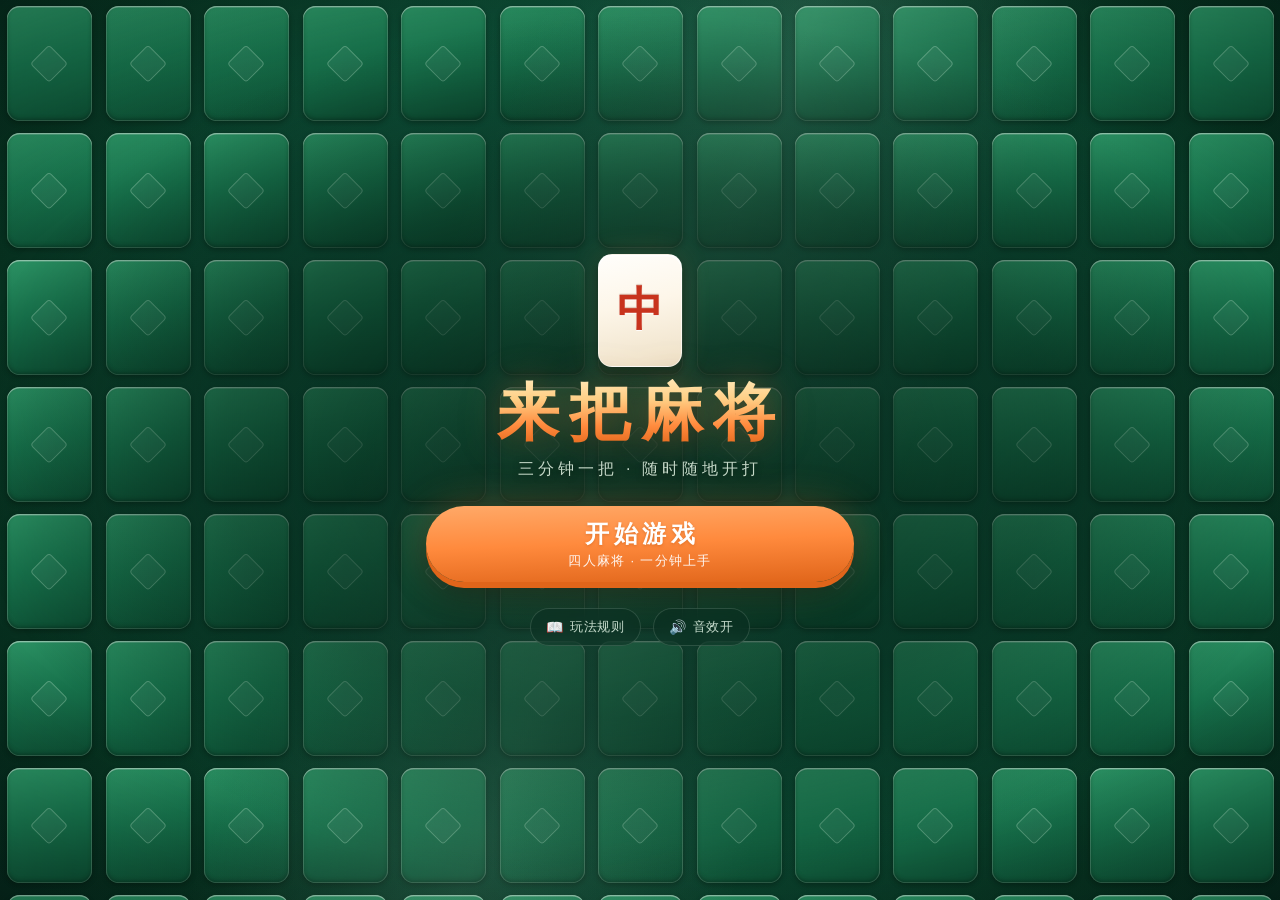
==== commit 41e6ad65: "feat: 主界面改版——深绿麻将墙背景 + 整墙翻牌放大转场，删除入场动画 - 删除入场动画：移除 js/intro.js、tests/intro-film.js、#intro 结构与样式段，   " ====
--- a/index.html
+++ b/index.html
@@ -3,27 +3,27 @@
 <head>
   <meta charset="utf-8">
   <meta name="viewport" content="width=device-width, initial-scale=1, maximum-scale=1, user-scalable=no, viewport-fit=cover">
-  <meta name="theme-color" content="#fffaf2">
+  <meta name="theme-color" content="#0b3b2a">
   <title>来把麻将 — 三分钟一把，随时随地开打</title>
-  <link rel="icon" href='data:image/svg+xml,<svg xmlns="http://www.w3.org/2000/svg" viewBox="0 0 64 64"><rect width="64" height="64" rx="15" fill="%23fff7ee"/><rect x="2" y="2" width="60" height="60" rx="13" fill="none" stroke="%23ff8a3d" stroke-width="3"/><rect x="15" y="12" width="34" height="40" rx="7" fill="%23fffdf9" stroke="%23e2c9a8" stroke-width="2"/><text x="32" y="44" text-anchor="middle" font-size="28" font-family="serif" font-weight="700" fill="%23ef6f1c">中</text></svg>'>
+  <link rel="icon" href='data:image/svg+xml,<svg xmlns="http://www.w3.org/2000/svg" viewBox="0 0 64 64"><rect width="64" height="64" rx="15" fill="%230b3b2a"/><rect x="2" y="2" width="60" height="60" rx="13" fill="none" stroke="%23c9a34a" stroke-width="2.4" opacity=".55"/><rect x="15" y="12" width="34" height="40" rx="7" fill="%23fffdf9" stroke="%23e2c9a8" stroke-width="2"/><text x="32" y="44" text-anchor="middle" font-size="28" font-family="serif" font-weight="700" fill="%23c8331d">中</text></svg>'>
   <link rel="stylesheet" href="css/style.css">
 </head>
 <body>
   <!-- ===== 主界面：轻量、亲民、简单易上手 =====
        与 #app 平级，桌面自由布局；手机竖屏时与 #app 一起整体旋转 90°，
-       以便复用同一套「横屏逻辑视口」动效坐标（见 css 内注释）。 -->
+       以便复用同一套「横屏逻辑视口」动效坐标（见 css 内注释）。
+       背景是一面**深绿色麻将墙**：牌面朝下的牌整齐码放并持续流动；
+       玩家点「开始游戏」时整面墙翻牌，再由中心向外放大推进牌桌。 -->
   <div id="home" class="home">
-    <div class="hm-bg" aria-hidden="true"></div>
-
-    <!-- 入场动画层：洗牌拼标题 -->
-    <div id="intro" class="intro" aria-hidden="true">
-      <div id="intro-tiles" class="intro-tiles"></div>
-      <div id="intro-title" class="intro-title">
-        <span class="it-ch" data-ch="来" style="--i:0">来</span><span class="it-ch" data-ch="把" style="--i:1">把</span><span class="it-ch" data-ch="麻" style="--i:2">麻</span><span class="it-ch" data-ch="将" style="--i:3">将</span>
+    <!-- 麻将墙：牌网格（#hw-grid）由 js/wall.js 按当前视口铺出 -->
+    <div id="hm-wall" class="hm-wall" aria-hidden="true">
+      <div class="hw-scene">
+        <div id="hw-grid" class="hw-grid"></div>
       </div>
-      <div id="intro-slogan" class="intro-slogan">三 分 钟 一 把</div>
-      <button id="intro-skip" class="intro-skip" type="button">跳过</button>
+      <div class="hw-sheen" aria-hidden="true"></div>
     </div>
+    <!-- 暗角 + 中心压暗：把墙面压下去，让标题与按钮清晰浮出 -->
+    <div class="hm-scrim" aria-hidden="true"></div>
 
     <!-- 主界面主体 -->
     <div class="hm-wrap">
@@ -39,7 +39,7 @@
 
       <div class="hm-cta">
         <button id="btn-quick" class="hm-btn-primary" type="button">
-          <span class="qb-main">快速开局</span>
+          <span class="qb-main">开始游戏</span>
           <span class="qb-sub">四人麻将 · 一分钟上手</span>
         </button>
         <button id="btn-resume" class="hm-btn-ghost hidden" type="button">
@@ -122,7 +122,7 @@
   <script src="js/ai.js"></script>
   <script src="js/ui.js"></script>
   <script src="js/game.js"></script>
-  <script src="js/intro.js"></script>
+  <script src="js/wall.js"></script>
   <script src="js/main.js"></script>
 </body>
 </html>
--- a/css/style.css
+++ b/css/style.css
@@ -2,39 +2,43 @@
    来把麻将 – 视觉样式
    ─────────────────────────────────────────────────────────
    两层视觉体系，互不干扰：
-     ① 主界面层（#home）——「清新轻快」：明亮米白底 + 暖橙主色，
-        圆角卡片、柔和阴影、大主按钮，像休闲小游戏一样轻量亲民。
+     ① 主界面层（#home）——「深绿麻将墙」：一面牌背朝上的深绿牌墙持续缓缓流动，
+        上面浮着暖白文字 + 暖橙主按钮，圆角卡片、柔和阴影，轻量亲民。
         设计目标：三分钟一把、随时随地开打。
      ② 牌桌层（#app）——「深蓝夜空」：深蓝牌桌 + 鎏金镶边 + 象牙牌面，
         正式对局的沉浸感。
    ========================================================= */
 
 :root {
-  /* ============ 主界面设计 token（清新轻快） ============
-     只在 #home / #intro 层内生效，用 --hm- 前缀与牌桌 token 隔离。 */
-  /* 色彩：米白纸感底 + 暖橙主色 */
-  --hm-bg-1: #fffaf2;      /* 顶部：最亮的暖白 */
-  --hm-bg-2: #fff2e2;      /* 中部：淡杏 */
-  --hm-bg-3: #ffe6cf;      /* 底部：暖橙薄雾 */
-  --hm-paper: #fffdf9;     /* 卡片纸面 */
-  --hm-line: rgba(196, 138, 84, 0.20);
-  --hm-line-strong: rgba(196, 138, 84, 0.34);
-  --hm-ink: #4a3527;       /* 主文字：暖褐墨 */
-  --hm-ink-2: #8b6f57;     /* 次级文字 */
-  --hm-ink-3: #b39a83;     /* 弱化文字 */
+  /* ============ 主界面设计 token（深绿麻将墙） ============
+     只在 #home 层内生效，用 --hm- 前缀与牌桌 token 隔离。 */
+  /* 墙面：深绿绒毡（中心略亮，四周压暗成暗角） */
+  --hm-felt-1: #166b4c;
+  --hm-felt-2: #0d4d36;
+  --hm-felt-3: #07301f;
+  --hm-felt-4: #05241a;
+  /* 牌背：深绿玉质 */
+  --hm-back-1: #2b9163;
+  --hm-back-2: #17714b;
+  --hm-back-3: #0c4b31;
+  --hm-back-line: rgba(190, 233, 205, 0.30);
+  /* 文字与线条（深底上的暖白体系） */
+  --hm-paper: #fffdf9;
+  --hm-line: rgba(213, 233, 219, 0.16);
+  --hm-line-strong: rgba(213, 233, 219, 0.28);
+  --hm-ink: #f6f2e6;       /* 主文字：暖白 */
+  --hm-ink-2: #c7dccd;     /* 次级文字：雾绿白 */
+  --hm-ink-3: #93b3a1;     /* 弱化文字 */
   --hm-primary: #ff8a3d;   /* 暖橙主色 */
-  --hm-primary-d: #ef6f1c; /* 主色按压/落影 */
+  --hm-primary-d: #e0651a; /* 主色按压/落影 */
   --hm-primary-l: #ffa968; /* 主色高光 */
-  --hm-accent: #2fae84;    /* 点缀：青绿（在线/可用状态） */
-  --hm-warn: #e8503a;      /* 点缀：朱红（强调数字） */
-  --hm-glow: rgba(255, 138, 61, 0.34);
-
-  /* 入场动画时间轴 —— 四个关键点，改这里即可整体调时 */
-  --t-shuffle: 1.4s;   /* A→B 飞入 + 洗牌成堆 + 一顿（单张字面第一段动画时长） */
-  --t-settle: 1.4s;    /* B 洗牌收束完成时刻 = 第二段动画的起点 */
-  --t-rise-d: .95s;    /* C→D 字面「立」向落位并淡出的时长 */
-  --t-rise: 1.75s;     /* C 标题开始显现的时刻 */
-  --t-end: 2.75s;      /* E 动画层整体淡出、主界面接棒 */
+  --hm-accent: #7fe0ad;    /* 点缀：嫩绿（可用/在线） */
+  --hm-warn: #ff6a4d;      /* 点缀：朱红（强调数字） */
+  --hm-gold: #ffcf85;      /* 点缀：暖金（标题渐变起笔） */
+  --hm-glow: rgba(255, 178, 110, 0.30);
+  /* 半透明磨砂面（次级按钮用，浮在牌墙上） */
+  --hm-glass: rgba(9, 43, 30, 0.52);
+  --hm-glass-hi: rgba(255, 255, 255, 0.08);
 
   /* 圆角层级 */
   --hm-r-sm: 10px;
@@ -43,11 +47,11 @@
   --hm-r-xl: 30px;
   --hm-r-pill: 999px;
 
-  /* 柔和阴影层级（暖色调，避免灰黑脏感） */
-  --hm-sh-1: 0 1px 2px rgba(140, 92, 46, 0.06), 0 2px 8px rgba(140, 92, 46, 0.06);
-  --hm-sh-2: 0 2px 6px rgba(140, 92, 46, 0.07), 0 8px 22px rgba(140, 92, 46, 0.09);
-  --hm-sh-3: 0 6px 16px rgba(140, 92, 46, 0.10), 0 18px 44px rgba(140, 92, 46, 0.12);
-  --hm-sh-cta: 0 6px 0 var(--hm-primary-d), 0 12px 26px rgba(239, 111, 28, 0.34);
+  /* 柔和阴影层级（深底：偏冷的实心投影 + 轻微暖色晕） */
+  --hm-sh-1: 0 1px 2px rgba(0, 12, 7, 0.28), 0 2px 10px rgba(0, 12, 7, 0.22);
+  --hm-sh-2: 0 2px 8px rgba(0, 12, 7, 0.30), 0 10px 26px rgba(0, 12, 7, 0.28);
+  --hm-sh-3: 0 6px 20px rgba(0, 12, 7, 0.34), 0 20px 50px rgba(0, 12, 7, 0.34);
+  --hm-sh-cta: 0 6px 0 var(--hm-primary-d), 0 14px 30px rgba(0, 20, 12, 0.46);
 
   /* 间距系统（4px 基准） */
   --hm-s1: 4px;  --hm-s2: 8px;  --hm-s3: 12px; --hm-s4: 16px;
@@ -59,6 +63,12 @@
   --hm-fs-cta: clamp(18px, 3.9vmin, 24px);
   --hm-fs-sub: clamp(13px, 2.7vmin, 17px);
   --hm-fs-tiny: clamp(11px, 2.2vmin, 13px);
+
+  /* 麻将墙节奏（数值与 js/wall.js 的常量保持一致） */
+  --hw-flip-ms: .56s;    /* 单张牌翻转时长 */
+  --hw-flip-gap: 330ms;  /* 由中心向外的错峰总量 */
+  --hw-zoom-ms: .72s;    /* 整屏放大退场时长 */
+  --hw-flow-dur: 12s;    /* 墙面流动一个牌距的周期 */
 
   /* ---------- 统一「横屏逻辑视口」坐标系 ----------
      牌桌的一切尺寸都基于这两个变量计算。默认等于真实视口；
@@ -144,43 +154,135 @@
 }
 
 /* =========================================================
-   一、主界面（#home）—— 清新轻快
+   一、主界面（#home）—— 深绿麻将墙
+   ─────────────────────────────────────────────────────────
+   背景：一面牌背朝上的深绿牌墙（.hm-wall）。牌网格由 js/wall.js 按当前
+        （旋转安全的）逻辑视口铺出，并持续缓缓流动。
+   前景：暖白文字 + 暖橙主按钮，压在中心压暗层（.hm-scrim）之上。
+   转场：点「开始游戏」后给 .hm-wall 加 .is-flip → 整墙翻牌；
+        再给 .home 加 .entering → 由屏幕中心向外放大淡出，交棒给牌桌。
    ========================================================= */
 .home {
   position: fixed; inset: 0; z-index: 10;
   display: flex; align-items: center; justify-content: center;
   overflow: hidden;
-  background: linear-gradient(180deg, var(--hm-bg-1) 0%, var(--hm-bg-2) 52%, var(--hm-bg-3) 100%);
+  background: var(--hm-felt-3);
   color: var(--hm-ink);
   font-family: "PingFang SC", "Hiragino Sans GB", "Microsoft YaHei", "Noto Sans SC", sans-serif;
-}
-/* 背景层：柔光斑 + 极淡牌纹，制造纸感与呼吸感，不抢主体 */
-.hm-bg {
-  position: absolute; inset: -10%;
+  /* 转场收尾（牌墙已放大到视野外）时整层淡出 */
+  transition: opacity .18s linear;
+}
+
+/* ---------- 1. 麻将墙 ---------- */
+.hm-wall {
+  position: absolute; inset: 0; z-index: 0;
+  overflow: hidden;
+  pointer-events: none;
+  /* 深绿绒毡：中心略亮、四周压到近乎墨绿 */
+  background:
+    radial-gradient(circle 64vmax at 50% 44%,
+      var(--hm-felt-1) 0%, var(--hm-felt-2) 44%, var(--hm-felt-3) 80%, var(--hm-felt-4) 100%);
+}
+/* 缩放层：转场时由中心向外放大。
+   单独一层，避免和 .hw-grid 的流动动画争抢同一个 transform。 */
+.hw-scene {
+  position: absolute; inset: 0;
+  transform-origin: 50% 50%;
+  transition: transform var(--hw-zoom-ms) cubic-bezier(.42, 0, .24, 1),
+              opacity var(--hw-zoom-ms) ease-out;
+  will-change: transform, opacity;
+}
+/* 牌网格：持续斜向流动。
+   位移恰好等于「一个牌距」且网格四边各多铺 2 列/行，
+   故循环首尾无缝、永远铺满视口。 */
+.hw-grid {
+  position: absolute;
+  display: grid;
+  place-items: center;
+  animation: hw-flow var(--hw-flow-dur) linear infinite;
+  will-change: transform;
+}
+@keyframes hw-flow {
+  from { transform: translate3d(0, 0, 0); }
+  to   { transform: translate3d(calc(-1 * var(--hw-pw, 80px)), calc(-1 * var(--hw-ph, 118px)), 0); }
+}
+
+/* 单张牌：CSS 3D 双面（牌背 / 牌面），翻牌只动 transform。
+   尺寸与牌距（--hw-tw/-th/-pw/-ph）由 js/wall.js 按视口写在外层网格上，
+   全墙共用一套变量，避免每张牌写一遍 inline style。 */
+.hw-tile {
+  position: relative;
+  width: var(--hw-tw, 74px);
+  height: var(--hw-th, 101px);
+  transform-style: preserve-3d;
+  transform: perspective(860px) rotateY(0deg);
+  transition: transform var(--hw-flip-ms) cubic-bezier(.2, .86, .3, 1);
+  transition-delay: var(--fd, 0ms);
+  will-change: transform;
+}
+.hm-wall.is-flip .hw-tile { transform: perspective(860px) rotateY(180deg); }
+
+.hw-side {
+  position: absolute; inset: 0;
+  /* 与 tiles.js 的牌体圆角同比例（rx 6.5 / 44×60） */
+  border-radius: 14.8% / 10.8%;
+  backface-visibility: hidden;
+  -webkit-backface-visibility: hidden;
+  overflow: hidden;
+}
+/* 牌背：深绿玉质。与墙面同色系，靠倒角与高光切出一块块牌 */
+.hw-back {
+  background: linear-gradient(166deg, var(--hm-back-1) 0%, var(--hm-back-2) 46%, var(--hm-back-3) 100%);
+  box-shadow:
+    inset 0 1.5px 0 rgba(255, 255, 255, .34),
+    inset 0 -2px 4px rgba(0, 20, 12, .40),
+    inset 0 0 0 1px var(--hm-back-line),
+    0 2px 5px rgba(0, 16, 9, .38);
+}
+/* 牌背中央菱形玉纹 */
+.hw-back::after {
+  content: ""; position: absolute; left: 50%; top: 50%;
+  width: 30%; height: 22%;
+  transform: translate(-50%, -50%) rotate(45deg);
+  border: 1.2px solid rgba(190, 233, 205, .32);
+  border-radius: 14%;
+  background: rgba(255, 255, 255, .05);
+}
+/* 牌面：矢量麻将牌。
+   js/wall.js 会注入 .hw-f0 … .hw-f33 共 34 条规则（每条一个 data-URI 背景图），
+   于是 34 种牌面各只解码一次，与墙上牌数无关。 */
+.hw-front {
+  transform: rotateY(180deg);
+  background-repeat: no-repeat;
+  background-size: 100% 100%;
+  background-position: center;
+}
+
+/* 缓慢掠过的高光：让「持续流动」除了位移之外还有一层光感 */
+.hw-sheen {
+  position: absolute; inset: -34%; z-index: 1;
+  pointer-events: none;
+  background: linear-gradient(112deg, transparent 40%, rgba(214, 255, 232, .10) 50%, transparent 60%);
+  animation: hw-sheen 11s ease-in-out infinite;
+}
+@keyframes hw-sheen {
+  0%   { transform: translate3d(-26%, -16%, 0); opacity: 0; }
+  24%  { opacity: 1; }
+  100% { transform: translate3d(26%, 16%, 0); opacity: 0; }
+}
+
+/* ---------- 2. 压暗层：中心压暗让文字浮出，四周暗角收边 ---------- */
+.hm-scrim {
+  position: absolute; inset: 0; z-index: 1;
   pointer-events: none;
   background:
-    radial-gradient(circle 34vmin at 14% 12%, rgba(255, 186, 120, .34), transparent 70%),
-    radial-gradient(circle 30vmin at 88% 20%, rgba(255, 214, 150, .30), transparent 70%),
-    radial-gradient(circle 40vmin at 76% 92%, rgba(255, 166, 96, .24), transparent 72%),
-    radial-gradient(circle 26vmin at 22% 88%, rgba(160, 214, 186, .18), transparent 70%);
-  filter: blur(2px);
-  animation: hm-drift 18s ease-in-out infinite alternate;
-}
-@keyframes hm-drift {
-  from { transform: translate3d(0, 0, 0) scale(1); }
-  to   { transform: translate3d(0, -2.4%, 0) scale(1.05); }
-}
-/* 细网格纸纹 */
-.hm-bg::after {
-  content: ""; position: absolute; inset: 0;
-  background-image:
-    linear-gradient(rgba(196, 138, 84, .045) 1px, transparent 1px),
-    linear-gradient(90deg, rgba(196, 138, 84, .045) 1px, transparent 1px);
-  background-size: 46px 46px;
-  mask-image: radial-gradient(circle at 50% 45%, #000 30%, transparent 78%);
-  -webkit-mask-image: radial-gradient(circle at 50% 45%, #000 30%, transparent 78%);
-}
-
+    radial-gradient(ellipse 68% 62% at 50% 50%,
+      rgba(3, 24, 16, .72) 0%, rgba(3, 24, 16, .42) 48%, rgba(3, 24, 16, 0) 78%),
+    radial-gradient(ellipse 132% 104% at 50% 50%, transparent 42%, rgba(2, 16, 11, .60) 100%);
+  transition: opacity .42s ease;
+}
+
+/* ---------- 3. 主体 ---------- */
 /* 单一 wrapper：统一左右内边距 + 纵向节奏（gap 间距系统） */
 .hm-wrap {
   position: relative; z-index: 2;
@@ -193,13 +295,17 @@
 /* ---- 品牌区 ---- */
 .hm-head { display: flex; flex-direction: column; align-items: center; gap: var(--hm-s3); }
 
+/* 象牙牌 Logo：深底上最有辨识度的一块亮面 */
 .hm-logo {
   width: clamp(56px, 15vmin, 84px);
   height: calc(clamp(56px, 15vmin, 84px) * 1.34);
   border-radius: 14px;
   background: linear-gradient(168deg, #fffefb 0%, #fdf6e9 44%, #eee0c6 100%);
-  border: 1px solid var(--hm-line-strong);
-  box-shadow: var(--hm-sh-2), inset 0 1.5px 0 #fff;
+  border: 1px solid rgba(255, 255, 255, .52);
+  box-shadow:
+    0 4px 14px rgba(0, 20, 12, .44),
+    0 0 30px rgba(255, 198, 126, .16),
+    inset 0 1.5px 0 #fff;
   display: flex; align-items: center; justify-content: center;
   animation: hm-logo-in .8s cubic-bezier(.2, 1.1, .35, 1) both .1s;
 }
@@ -221,10 +327,10 @@
   letter-spacing: .14em;
   line-height: 1.1;
   display: flex; gap: 0.02em;
-  filter: drop-shadow(0 3px 7px rgba(239, 111, 28, .26));
-}
-/* 渐变字标：与 .intro-title 同理 —— 颜色层放 ::before，
-   这样文字本身的 opacity / transform 动画一定生效（否则渐变会「提前显形」）。 */
+  filter: drop-shadow(0 4px 12px rgba(0, 18, 10, .55));
+}
+/* 渐变字标：颜色层放 ::before，文字本体只用来撑宽度 ——
+   这样 opacity / transform 动画一定生效（否则渐变会「提前显形」）。 */
 .hm-brand .hb-ch {
   display: inline-block; position: relative;
   color: transparent;
@@ -233,8 +339,9 @@
 .hm-brand .hb-ch::before {
   content: attr(data-ch);
   position: absolute; left: 0; top: 0;
-  background: linear-gradient(178deg, #ffb27a 0%, var(--hm-primary) 42%, var(--hm-primary-d) 100%);
+  background: linear-gradient(178deg, #ffe7b6 0%, var(--hm-gold) 30%, var(--hm-primary) 68%, var(--hm-primary-d) 100%);
   -webkit-background-clip: text; background-clip: text; color: transparent;
+  filter: drop-shadow(0 0 18px rgba(255, 170, 96, .38));
 }
 .hm-brand .hb-ch:nth-child(1) { animation-delay: .24s; }
 .hm-brand .hb-ch:nth-child(2) { animation-delay: .33s; }
@@ -249,6 +356,7 @@
   letter-spacing: .24em;
   color: var(--hm-ink-2);
   font-weight: 500;
+  text-shadow: 0 1px 6px rgba(0, 16, 10, .6);
 }
 
 /* 品牌区入场整体淡入上浮 */
@@ -272,7 +380,8 @@
   color: #fff;
   font-family: inherit;
   background: linear-gradient(178deg, var(--hm-primary-l) 0%, var(--hm-primary) 48%, var(--hm-primary-d) 100%);
-  box-shadow: var(--hm-sh-cta);
+  /* 深底上给主按钮加一圈暖光，成为全屏唯一的暖色焦点 */
+  box-shadow: var(--hm-sh-cta), 0 0 40px rgba(255, 138, 61, .26);
   animation: hm-cta-in .7s cubic-bezier(.2, 1.16, .34, 1) both .52s;
   transition: transform .14s ease, box-shadow .14s ease, filter .14s ease;
   overflow: hidden;
@@ -295,16 +404,16 @@
   font-size: var(--hm-fs-tiny); font-weight: 500; letter-spacing: .1em;
   opacity: .92;
 }
-.hm-btn-primary:hover { filter: brightness(1.045); }
+.hm-btn-primary:hover { filter: brightness(1.05); }
 .hm-btn-primary:active {
   transform: translateY(4px);
-  box-shadow: 0 2px 0 var(--hm-primary-d), 0 5px 14px rgba(239, 111, 28, .3);
+  box-shadow: 0 2px 0 var(--hm-primary-d), 0 5px 14px rgba(0, 20, 12, .4);
 }
 @keyframes hm-cta-in {
   from { opacity: 0; transform: translateY(26px) scale(.94); }
 }
 
-/* 副按钮：小而克制 */
+/* 副按钮：小而克制，半透明磨砂浮在牌墙上 */
 .hm-btn-ghost {
   width: auto; min-width: 54%;
   border-radius: var(--hm-r-pill);
@@ -312,14 +421,15 @@
   cursor: pointer;
   display: flex; flex-direction: column; align-items: center; gap: 1px;
   font-family: inherit; color: var(--hm-ink);
-  background: rgba(255, 255, 255, .78);
+  background: var(--hm-glass);
   border: 1px solid var(--hm-line-strong);
   box-shadow: var(--hm-sh-1);
-  backdrop-filter: blur(6px);
+  backdrop-filter: blur(10px);
+  -webkit-backdrop-filter: blur(10px);
   transition: transform .14s, box-shadow .14s, background .14s;
   animation: hm-rise .5s ease both;
 }
-.hm-btn-ghost:hover { background: #fff; box-shadow: var(--hm-sh-2); }
+.hm-btn-ghost:hover { background: rgba(12, 58, 40, .68); box-shadow: var(--hm-sh-2); }
 .hm-btn-ghost:active { transform: translateY(2px) scale(.985); }
 .hm-btn-ghost .gb-main { font-size: var(--hm-fs-sub); font-weight: 700; letter-spacing: .16em; text-indent: .16em; }
 .hm-btn-ghost .gb-sub { font-size: var(--hm-fs-tiny); color: var(--hm-ink-3); letter-spacing: .04em; }
@@ -332,215 +442,41 @@
 .hm-mini {
   display: inline-flex; align-items: center; gap: 6px;
   border: 1px solid var(--hm-line);
-  background: rgba(255, 255, 255, .62);
+  background: rgba(9, 43, 30, .40);
   color: var(--hm-ink-2);
   font-family: inherit; font-size: var(--hm-fs-tiny); font-weight: 500;
   letter-spacing: .06em;
   padding: 8px 15px; border-radius: var(--hm-r-pill);
   cursor: pointer;
   min-height: 38px;
+  backdrop-filter: blur(8px);
+  -webkit-backdrop-filter: blur(8px);
   transition: background .14s, color .14s, box-shadow .14s, transform .12s;
 }
-.hm-mini:hover { background: #fff; color: var(--hm-ink); box-shadow: var(--hm-sh-1); }
+.hm-mini:hover { background: rgba(14, 64, 45, .62); color: var(--hm-ink); box-shadow: var(--hm-sh-1); }
 .hm-mini:active { transform: scale(.97); }
 .hm-mini .mi-ic { font-size: 14px; line-height: 1; }
 
-/* 主界面整体退场 */
-.home.leaving { animation: hm-out .44s cubic-bezier(.4, 0, .7, .3) forwards; }
-@keyframes hm-out {
-  from { opacity: 1; transform: scale(1); }
-  to   { opacity: 0; transform: scale(1.045); }
-}
-
-/* =========================================================
-   二、入场动画（洗牌拼标题）
-   ─────────────────────────────────────────────────────────
-   阶段（纯 CSS keyframes 驱动，JS 只负责排版与排期）：
-     A 0.05–1.45s  数十张麻将字面从四方飞入中央、边飞边翻转、聚成紧密牌堆
-     B 1.30–1.75s  整堆「啪」地一顿（洗牌收束）
-     C 1.75–2.75s  每张字面「立」向各自的落位，同时外层散雾淡出、标题显现
-     D 2.35–2.75s  「来把麻将」四字 + 副标语依次落定
-     E 2.75–3.15s  动画层整体淡出，主界面接棒
-   全部关键帧写在 CSS 里，JS 只写 4 个时间常量，便于统一调时。
-   ========================================================= */
-.intro {
-  position: absolute; inset: 0; z-index: 20;
-  display: flex; align-items: center; justify-content: center;
-  overflow: hidden;
-  background: linear-gradient(180deg, var(--hm-bg-1) 0%, var(--hm-bg-2) 52%, var(--hm-bg-3) 100%);
-  pointer-events: auto;
-}
-.intro.gone { display: none; }
-.intro.leaving { animation: intro-out .42s cubic-bezier(.4, 0, .72, .3) forwards; }
-@keyframes intro-out { to { opacity: 0; visibility: hidden; } }
-
-.intro-tiles { position: absolute; inset: 0; }
-.intro-tiles svg { position: absolute; inset: 0; width: 100%; height: 100%; }
-
-/* 单张飞牌：两段动画串联，正好对应设计的两个阶段
-     --t-shuffle 段（A→B）：从视口外飞入 + 翻转 → 收成中央牌堆 → 「啪」地一顿
-     --t-rise-d  段（C→D）：从牌堆「立」向自己的落位，同时淡出把舞台交给标题
-
-   变量（全部由 JS 按每张字面单独写入）：
-     --fx/--fy/--fr/--fs  起点：视口外的随机位置 + 偏转角 + 放大初值
-     --tx/--ty/--tr/--tc  中段：中央牌堆内的位置 + 偏转角 + 收拢缩放
-     --dx/--dy/--dc       终点：落位偏移（<use> 自身已在落点，故为 0）+ 微缩
-   <use> 的 x/y 就是它的落点，所以「立起来」这一段实际是「从牌堆回到 (0,0)」。 */
-.it {
-  transform-box: fill-box;
-  transform-origin: center center;
-  animation:
-    it-shuffle var(--t-shuffle) cubic-bezier(.34, .78, .3, 1) var(--it-delay, 0s) both,
-    it-rise var(--t-rise-d) cubic-bezier(.22, .9, .3, 1) calc(var(--it-delay, 0s) + var(--t-settle)) both;
-  will-change: transform, opacity;
-}
-@keyframes it-shuffle {
-  0% {
-    transform: translate(var(--fx), var(--fy)) rotate(var(--fr)) scale(var(--fs, 1.6));
-    opacity: 0;
-  }
-  18% { opacity: 1; }
-  74% {
-    transform: translate(var(--tx), var(--ty)) rotate(var(--tr)) scale(var(--tc, .6));
-    opacity: 1;
-  }
-  86% {
-    /* 「啪」地一顿（洗牌收束的顿点） */
-    transform: translate(calc(var(--tx) * 1.1), calc(var(--ty) * 1.1)) rotate(var(--tr)) scale(calc(var(--tc, .6) * 1.08));
-    opacity: 1;
-  }
-  100% {
-    transform: translate(var(--tx), var(--ty)) rotate(var(--tr)) scale(var(--tc, .6));
-    opacity: 1;
-  }
-}
-/* C→D：从牌堆「立」向落位，边铺开边淡出 */
-@keyframes it-rise {
-  0% {
-    transform: translate(var(--tx), var(--ty)) rotate(var(--tr)) scale(var(--tc, .6));
-    opacity: 1;
-  }
-  38% {
-    transform: translate(var(--dx, 0px), var(--dy, 0px)) rotate(0deg) scale(var(--dc, .92));
-    opacity: .92;
-  }
-  100% {
-    transform: translate(var(--dx, 0px), var(--dy, 0px)) rotate(0deg) scale(var(--dc, .92));
-    opacity: 0;
-  }
-}
-@keyframes it-shuffle {
-  0% {
-    transform: translate(var(--fx), var(--fy)) rotate(var(--fr)) scale(var(--fs, 1.6));
-    opacity: 0;
-  }
-  18% { opacity: 1; }
-  74% {
-    transform: translate(var(--tx), var(--ty)) rotate(var(--tr)) scale(var(--tc, .6));
-    opacity: 1;
-  }
-  86% {
-    /* 「啪」地一顿（洗牌收束的顿点） */
-    transform: translate(calc(var(--tx) * 1.1), calc(var(--ty) * 1.1)) rotate(var(--tr)) scale(calc(var(--tc, .6) * 1.08));
-    opacity: 1;
-  }
-  100% {
-    transform: translate(var(--tx), var(--ty)) rotate(var(--tr)) scale(var(--tc, .6));
-    opacity: 1;
-  }
-}
-/* C→D：从牌堆「立」向落位，边铺开边淡出 */
-@keyframes it-rise {
-  0% {
-    transform: translate(var(--tx), var(--ty)) rotate(var(--tr)) scale(var(--tc, .6));
-    opacity: 1;
-  }
-  38% {
-    transform: translate(var(--dx, 0px), var(--dy, 0px)) rotate(0deg) scale(var(--dc, .92));
-    opacity: .92;
-  }
-  100% {
-    transform: translate(var(--dx, 0px), var(--dy, 0px)) rotate(0deg) scale(var(--dc, .92));
-    opacity: 0;
-  }
-}
-
-/* 洗牌散雾：在字面「立」起来的同时亮一下再消失，把视线交给标题 */
-.intro::before {
-  content: ""; position: absolute; left: 50%; top: 50%;
-  width: 46vmin; height: 46vmin; margin: -23vmin 0 0 -23vmin;
-  border-radius: 50%;
-  background: radial-gradient(circle, rgba(255, 178, 110, .55), rgba(255, 196, 140, .12) 46%, transparent 72%);
-  opacity: 0; pointer-events: none;
-  animation: intro-burst .8s ease-out var(--t-rise, 1.75s) both;
-}
-@keyframes intro-burst {
-  0% { opacity: 0; transform: scale(.5); }
-  26% { opacity: .95; transform: scale(1); }
-  100% { opacity: 0; transform: scale(1.65); }
-}
-
-/* 标题：洗牌落定后从牌堆里「长」出来
-   注意：文字用了 background-clip:text 的渐变填充，若直接在元素上做 opacity 动画，
-   部分浏览器会因为渐变画在背景层而不受 opacity 影响（标题会「提前显形」）。
-   故这里给每个字套一层独立动画，且只动 transform + opacity，
-   并显式把渐变元素本身的 opacity 交给同一关键帧管理。 */
-.intro-title {
-  position: relative; z-index: 3;
-  display: flex; gap: .02em;
-  font-family: "STKaiti", "KaiTi", "Kaiti SC", "楷体", "Songti SC", "Noto Serif SC", serif;
-  font-size: var(--hm-fs-brand);
-  font-weight: 700; letter-spacing: .14em; line-height: 1.1;
-  filter: drop-shadow(0 4px 10px rgba(239, 111, 28, .3));
-}
-.intro-title .it-ch {
-  display: inline-block;
-  position: relative;
-  color: transparent;          /* 真实文字只用来撑开宽度，显色交给 ::before */
+/* ---------- 4. 转场：翻牌 → 由屏幕中心向外放大 ---------- */
+/* 墙面朝观众推近（放大）并淡出，主体文字同步放大淡出，
+   压暗层先行散掉，于是整屏「向外冲」进牌桌。 */
+.home.entering .hw-scene { transform: scale(1.62); opacity: 0; }
+.home.entering .hm-scrim { opacity: 0; }
+.home.entering .hm-wrap {
   opacity: 0;
-  transform: translateY(16px) scale(.7);
-  animation: it-ch-in .46s cubic-bezier(.2, 1.33, .36, 1) both;
-  animation-delay: calc(var(--t-rise) + var(--i, 0) * .08s);
-}
-/* 渐变字：把「颜色层」独立成一个伪元素，opacity 就一定能生效 */
-.intro-title .it-ch::before {
-  content: attr(data-ch);
-  position: absolute; left: 0; top: 0;
-  background: linear-gradient(178deg, #ffb27a 0%, var(--hm-primary) 42%, var(--hm-primary-d) 100%);
-  -webkit-background-clip: text; background-clip: text; color: transparent;
-}
-@keyframes it-ch-in { to { opacity: 1; transform: none; } }
-
-.intro-slogan {
-  position: absolute; z-index: 3;
-  top: calc(50% + var(--hm-fs-brand) * .78);
-  font-size: var(--hm-fs-slogan);
-  letter-spacing: .3em; text-indent: .3em;
-  color: var(--hm-ink-2); font-weight: 500;
-  opacity: 0;
-  animation: hm-rise .5s ease both calc(var(--t-rise, 1.75s) + .34s);
-}
-
-.intro-skip {
-  position: absolute; right: var(--hm-s5); bottom: var(--hm-s5);
-  z-index: 5;
-  border: 1px solid var(--hm-line-strong);
-  background: rgba(255, 255, 255, .68);
-  color: var(--hm-ink-2);
-  font-family: inherit; font-size: var(--hm-fs-tiny); letter-spacing: .1em;
-  padding: 7px 16px; border-radius: var(--hm-r-pill);
-  min-height: 34px;
-  cursor: pointer;
-  opacity: 0;
-  animation: hm-rise .45s ease both .5s;
-  transition: background .14s, color .14s;
-}
-.intro-skip:hover { background: #fff; color: var(--hm-ink); }
-
-/* 尊重系统「减弱动态效果」：直接跳过洗牌，只留淡入 */
+  transform: scale(1.16);
+  transition: opacity .44s ease, transform var(--hw-zoom-ms) cubic-bezier(.42, 0, .24, 1);
+}
+/* 收尾：此时牌墙已放大到视野之外，整层直接淡掉即可 */
+.home.leaving { opacity: 0; pointer-events: none; }
+
+/* ---------- 5. 尊重系统「减弱动态效果」 ---------- */
 @media (prefers-reduced-motion: reduce) {
-  .it { animation-duration: .32s !important; }
-  .intro::before, .hm-bg { animation: none !important; }
+  .hw-grid, .hw-sheen { animation: none !important; }
+  .hw-tile { transition-duration: .01ms !important; transition-delay: 0ms !important; }
+  .hw-scene, .hm-wrap, .hm-scrim, .home { transition-duration: .18s !important; }
+  .home.entering .hw-scene { transform: none; }
+  .home.entering .hm-wrap { transform: none; }
   .hm-btn-primary::after { animation: none !important; }
 }
 
@@ -1355,11 +1291,11 @@
     transform-origin: center center;
     overflow: hidden;
   }
-  /* 主界面与入场动画层跟着 #app 一起旋转：
+  /* 主界面跟着 #app 一起旋转：
      这样整块屏幕只有一个「横屏逻辑视口」坐标系 —— 主界面按横屏排版
-     （按钮落在拇指自然位置、标题有横向气口），入场动画的洗牌落位也用同一套
-     坐标计算，弹窗、牌桌、主界面三者彻底统一，不存在任何「个别反旋」的例外。 */
-  #home, #intro {
+     （按钮落在拇指自然位置、标题有横向气口），麻将墙的牌网格也用同一套
+     坐标铺排，弹窗、牌桌、主界面三者彻底统一，不存在任何「个别反旋」的例外。 */
+  #home {
     position: fixed;
     top: 50%;
     left: 50%;
@@ -1401,7 +1337,6 @@
   .hm-foot { flex-direction: column; gap: var(--hm-s2); }
   .hm-logo { width: clamp(44px, 13vmin, 66px); height: calc(clamp(44px, 13vmin, 66px) * 1.34); border-radius: 12px;}
   .hm-logo-tile { font-size: clamp(24px, 7.4vmin, 36px); }
-  .intro-skip { right: var(--hm-s4); bottom: var(--hm-s4); }
 
   /* ---- 以下是纯「紧凑尺寸」微调，方向/定位完全交给统一坐标系 ---- */
   #topbar {
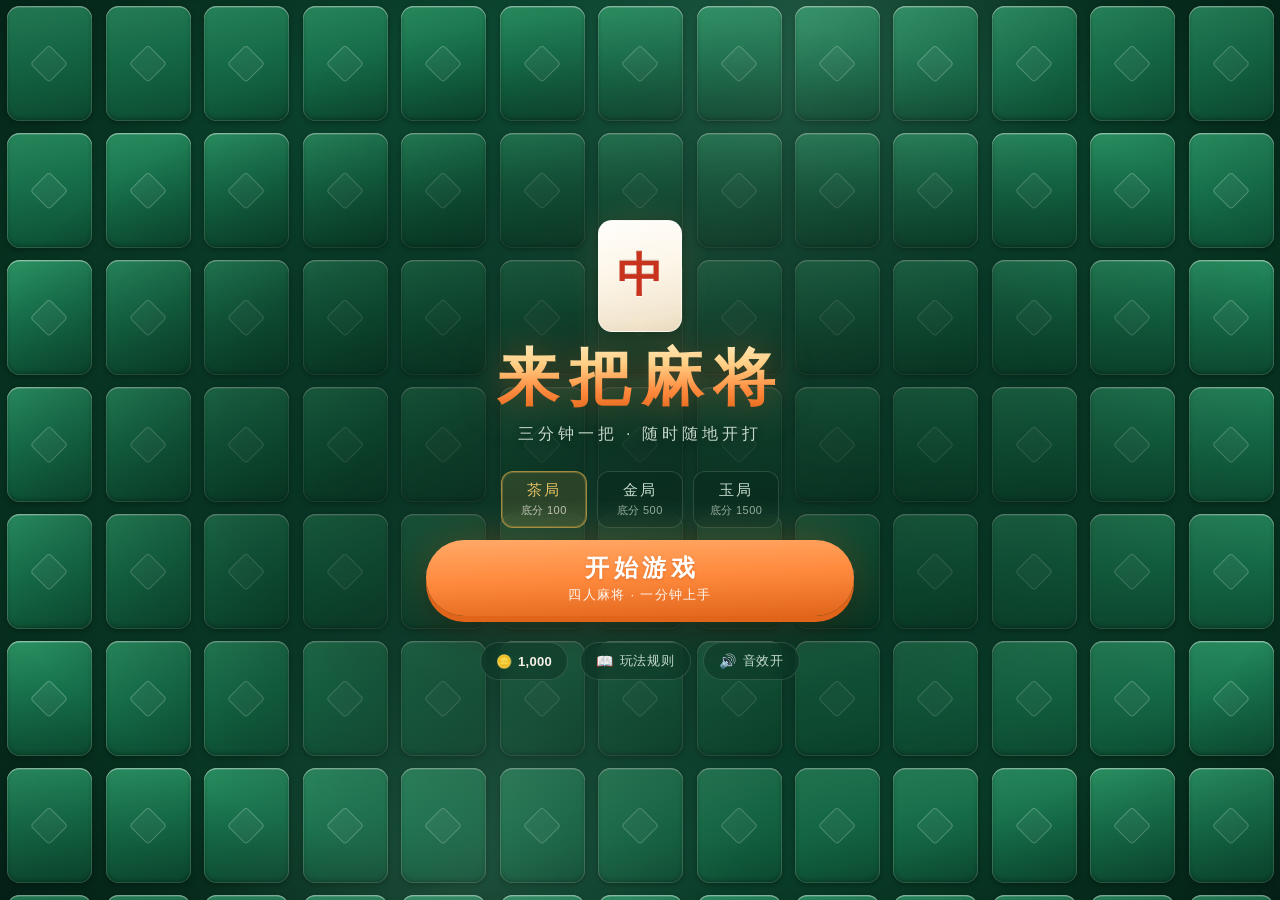
==== commit 6cd54237: "feat: 新增局外代币经济、局级选择与皮肤解锁系统 - **js/economy.js（新模块）**：纯虚拟局外代币（合规红线：不可充值   不可提现不可转赠，仅存本地 localStorage）；" ====
--- a/index.html
+++ b/index.html
@@ -38,6 +38,18 @@
       </header>
 
       <div class="hm-cta">
+        <!-- 牌局规格（局级）：底分决定总结算时代币的发放/扣取幅度 -->
+        <div id="stake-pick" class="stake-pick" role="radiogroup" aria-label="牌局规格">
+          <button class="stake-btn" data-stake="tea" type="button">
+            <span class="sk-name">茶局</span><span class="sk-sub">底分 100</span>
+          </button>
+          <button class="stake-btn" data-stake="gold" type="button">
+            <span class="sk-name">金局</span><span class="sk-sub">底分 500</span>
+          </button>
+          <button class="stake-btn" data-stake="jade" type="button">
+            <span class="sk-name">玉局</span><span class="sk-sub">底分 1500</span>
+          </button>
+        </div>
         <button id="btn-quick" class="hm-btn-primary" type="button">
           <span class="qb-main">开始游戏</span>
           <span class="qb-sub">四人麻将 · 一分钟上手</span>
@@ -49,6 +61,7 @@
       </div>
 
       <nav class="hm-foot">
+        <span id="home-coins" class="hm-coin"><span class="coin-ic">🪙</span><b data-coin-val>0</b></span>
         <button id="home-rules" class="hm-mini" type="button"><span class="mi-ic">📖</span>玩法规则</button>
         <button id="home-sound" class="hm-mini" type="button"><span class="mi-ic" id="home-sound-ic">🔊</span><span id="home-sound-tx">音效开</span></button>
       </nav>
@@ -60,11 +73,14 @@
     <header id="topbar">
       <div class="brand"><span class="brand-mark">🀄</span><span class="brand-name">来把麻将</span></div>
       <div class="round-info">
+        <span id="stake-chip" class="stake-chip">茶局</span>
         <span id="round-name" class="round-name">东一局</span>
         <span id="wall-count" class="wall-count">牌山 122</span>
+        <span id="coin-chip" class="coin-chip"><span class="coin-ic">🪙</span><b data-coin-val>0</b></span>
       </div>
       <div class="top-actions">
         <button id="btn-sound" class="icon-btn" type="button" title="音效开关">🔊</button>
+        <button id="btn-theme" class="icon-btn" type="button" title="雀桌皮肤">🎨</button>
         <button id="btn-rules" class="icon-btn" type="button" title="玩法规则">📖</button>
         <button id="btn-home" class="icon-btn" type="button" title="返回主界面">🏠</button>
         <button id="btn-restart" class="icon-btn" type="button" title="重新开局">🔄</button>
@@ -118,8 +134,12 @@
   <div id="modal-root"></div>
 
   <script src="js/tiles.js"></script>
+  <script src="js/voice-data.js"></script>
   <script src="js/engine.js"></script>
+  <script src="js/economy.js"></script>
   <script src="js/ai.js"></script>
+  <script src="js/vendor/three.min.js"></script>
+  <script src="js/table3d.js"></script>
   <script src="js/ui.js"></script>
   <script src="js/game.js"></script>
   <script src="js/wall.js"></script>
--- a/css/style.css
+++ b/css/style.css
@@ -457,6 +457,97 @@
 .hm-mini:active { transform: scale(.97); }
 .hm-mini .mi-ic { font-size: 14px; line-height: 1; }
 
+/* ---------- 局外代币：主界面余额 + 局级选择 + 顶栏徽标 + 皮肤面板 ---------- */
+
+.hm-coin {
+  display: inline-flex; align-items: center; gap: 6px;
+  border: 1px solid var(--hm-line);
+  background: rgba(9, 43, 30, .40);
+  color: var(--hm-ink);
+  font-size: var(--hm-fs-tiny); font-weight: 500;
+  padding: 8px 15px; border-radius: var(--hm-r-pill);
+  min-height: 38px;
+  backdrop-filter: blur(8px);
+  -webkit-backdrop-filter: blur(8px);
+}
+.hm-coin b { font-variant-numeric: tabular-nums; letter-spacing: .02em; }
+
+.stake-pick {
+  display: flex; flex-wrap: wrap; gap: 10px; align-items: stretch; justify-content: center;
+  animation: hm-rise .7s ease both .4s;
+}
+.stake-btn {
+  display: flex; flex-direction: column; align-items: center; gap: 3px;
+  min-width: 86px;
+  border: 1px solid var(--hm-line);
+  background: rgba(9, 43, 30, .40);
+  color: var(--hm-ink-2);
+  font-family: inherit;
+  padding: 9px 16px; border-radius: 12px;
+  cursor: pointer;
+  min-height: 52px;
+  backdrop-filter: blur(8px);
+  -webkit-backdrop-filter: blur(8px);
+  transition: background .14s, color .14s, border-color .14s, transform .12s, box-shadow .14s;
+}
+.stake-btn .sk-name { font-size: 15px; font-weight: 500; letter-spacing: .1em; }
+.stake-btn .sk-sub { font-size: 11px; opacity: .72; letter-spacing: .04em; }
+.stake-btn:hover { background: rgba(14, 64, 45, .62); color: var(--hm-ink); }
+.stake-btn:active { transform: scale(.97); }
+.stake-btn.active {
+  background: rgba(201, 163, 74, .16);
+  border-color: rgba(201, 163, 74, .75);
+  color: var(--hm-ink);
+  box-shadow: 0 0 0 1px rgba(201, 163, 74, .35) inset;
+}
+.stake-btn.active .sk-name { color: #e5c168; }
+
+.stake-chip {
+  display: inline-flex; align-items: center;
+  border: 1px solid rgba(201, 163, 74, .5);
+  background: rgba(201, 163, 74, .12);
+  color: #e5c168;
+  font-size: 12px; font-weight: 500; letter-spacing: .08em;
+  padding: 3px 10px; border-radius: var(--hm-r-pill, 999px);
+}
+.coin-chip {
+  display: inline-flex; align-items: center; gap: 4px;
+  border: 1px solid var(--hm-line, rgba(255,255,255,.14));
+  background: rgba(9, 43, 30, .40);
+  color: var(--hm-ink, #efe9db);
+  font-size: 12px; font-weight: 500;
+  padding: 3px 10px; border-radius: var(--hm-r-pill, 999px);
+}
+.coin-chip b { font-variant-numeric: tabular-nums; }
+
+.skin-list { display: flex; flex-direction: column; gap: 10px; width: min(360px, 78vw); }
+.skin-row {
+  display: flex; align-items: center; gap: 12px;
+  border: 1px solid rgba(255, 255, 255, .14);
+  background: rgba(9, 43, 30, .35);
+  border-radius: 12px;
+  padding: 10px 12px;
+}
+.skin-row.in-use { border-color: rgba(201, 163, 74, .55); }
+.skin-swatch {
+  width: 34px; height: 46px; border-radius: 8px; flex: 0 0 auto;
+  border: 1.5px solid rgba(229, 193, 104, .55);
+  box-shadow: inset 0 0 0 2px rgba(255, 255, 255, .06);
+}
+.skin-info { flex: 1 1 auto; display: flex; flex-direction: column; gap: 2px; }
+.skin-info b { font-size: 15px; font-weight: 500; }
+.skin-info span { font-size: 12px; opacity: .72; }
+.skin-foot { margin-top: 10px; font-size: 12px; opacity: .6; }
+
+.coin-delta {
+  margin-top: 10px; padding: 8px 14px; border-radius: 10px;
+  font-size: 14px; font-weight: 500;
+  border: 1px solid rgba(255, 255, 255, .12);
+}
+.coin-delta.gain { color: #ffd479; background: rgba(201, 163, 74, .12); border-color: rgba(201, 163, 74, .4); }
+.coin-delta.loss { color: #f09595; background: rgba(226, 75, 74, .10); border-color: rgba(226, 75, 74, .35); }
+.coin-relief { margin-top: 6px; font-size: 12px; color: #9fe1cb; }
+
 /* ---------- 4. 转场：翻牌 → 由屏幕中心向外放大 ---------- */
 /* 墙面朝观众推近（放大）并淡出，主体文字同步放大淡出，
    压暗层先行散掉，于是整屏「向外冲」进牌桌。 */
@@ -701,10 +792,11 @@
 #my-melds { justify-content: center; min-height: 4px; }
 #my-melds:empty { display: none; }
 
-/* ---- 听牌实时预览浮条 (绝对定位，不挤占牌桌网格高度) ---- */
+/* ---- 听牌实时预览浮条（屏幕正中央黄金视觉带：action-bar 上方 12px，
+     操作栏隐藏时落位其槽位 —— 始终处于视线正中，绝不遮手牌/牌河） ---- */
 .ting-tip {
   position: absolute;
-  bottom: calc(100% + 4px);
+  bottom: clamp(114px, 21vh, 146px);
   left: 50%;
   transform: translateX(-50%);
   display: inline-flex;
@@ -719,7 +811,10 @@
   pointer-events: none;
   white-space: nowrap;
   max-width: 94vw;
-}
+  transition: bottom .18s ease;
+}
+/* 操作栏显示时：听牌浮窗平滑上移至其正上方 12px */
+.ting-tip.above-actions { bottom: clamp(176px, 31vh, 214px); }
 .ting-tip.hidden { display: none; }
 .ting-label {
   font-size: 11.5px;
@@ -1032,9 +1127,12 @@
   font-size: 11px; letter-spacing: 1px; color: rgba(245, 239, 221, 0.42); margin-top: 3px;
   white-space: nowrap;
 }
-/* 回合提示：作为中央区的一行，不再与牌河叠压 */
+/* 回合提示：固定在屏幕顶部中央（紧贴顶栏下方），绝不遮挡底部手牌 */
 #turn-banner {
-  justify-self: center;
+  position: absolute; top: 48px; bottom: auto; left: 50%;
+  transform: translateX(-50%);
+  z-index: 40;
+  pointer-events: none;
   font-size: 13px; letter-spacing: 2px; color: var(--gold-lt);
   white-space: nowrap;
   padding: 3px 16px; border-radius: 999px;
@@ -1079,27 +1177,44 @@
 #action-flash.k-win  { color: #fff6d8; font-size: 76px; text-shadow: 0 0 26px rgba(255, 215, 120, 1), 0 0 60px rgba(255, 180, 60, .8), 0 4px 16px rgba(0, 0, 0, .9); }
 
 /* =========== 操作栏 =========== */
+/* 屏幕正中央黄金视觉带（我方手牌正上方）：玩家盯牌桌中央时余光必达，
+   与下方手牌、上方牌河互不遮挡 */
 #action-bar {
-  position: absolute; left: 50%; bottom: calc(var(--tile-h) + 34px);
+  position: absolute;
+  left: 50%;
+  right: auto;
+  bottom: clamp(114px, 21vh, 148px);
   transform: translateX(-50%);
-  display: flex; gap: 8px; z-index: 40;
-  background: rgba(9, 13, 34, 0.94);
-  border: 1px solid var(--gold);
+  display: flex; flex-direction: row; flex-wrap: nowrap;
+  align-items: center; justify-content: center;
+  gap: 12px; z-index: 50;
+  padding: 8px 18px;
   border-radius: 999px;
-  padding: 7px 12px;
-  box-shadow: 0 8px 28px rgba(0,0,0,.6), 0 0 22px rgba(216, 180, 108, .28);
+  background: linear-gradient(180deg, rgba(16, 24, 58, 0.96), rgba(8, 12, 30, 0.98));
+  border: 1.5px solid #f4e0ac;
+  box-shadow: 0 10px 32px rgba(0, 0, 0, 0.75), 0 0 28px rgba(255, 200, 90, 0.45);
+  white-space: nowrap;
   animation: bar-in .25s ease;
-  max-width: 96vw; flex-wrap: wrap; justify-content: center;
+  max-width: 96vw;
 }
 @keyframes bar-in { from { transform: translateX(-50%) translateY(12px); opacity: 0; } }
 #action-bar.hidden { display: none; }
 .act-btn {
   border: none; border-radius: 999px;
-  padding: 8px 16px; font-size: 15px; font-weight: 700; letter-spacing: 2px;
+  padding: 9px 22px; font-size: 17px; font-weight: 700; letter-spacing: 2px;
+  min-width: 68px;
   cursor: pointer; transition: all .15s; color: #14172b;
   font-family: "STKaiti", "KaiTi", "PingFang SC", sans-serif;
   background: linear-gradient(180deg, var(--gold-lt), var(--gold));
   box-shadow: 0 3px 0 var(--gold-deep), 0 4px 10px rgba(0,0,0,.4);
+}
+/* 「和 / 碰 / 杠 / 吃」流光脉冲边框：弹出第一时间抓住视线 */
+.act-btn:not(.pass):not([disabled]) {
+  animation: act-pulse 1.15s ease-in-out infinite;
+}
+@keyframes act-pulse {
+  0%, 100% { box-shadow: 0 3px 0 var(--gold-deep), 0 4px 10px rgba(0,0,0,.4), 0 0 0 0 rgba(255, 208, 100, 0.75); }
+  50%      { box-shadow: 0 3px 0 var(--gold-deep), 0 4px 10px rgba(0,0,0,.4), 0 0 0 9px rgba(255, 208, 100, 0); }
 }
 .act-btn:hover { filter: brightness(1.1); }
 .act-btn:active { transform: translateY(2px); box-shadow: 0 1px 0 var(--gold-deep); }
@@ -1243,8 +1358,8 @@
   .river-n, .river-s { width: calc(6 * (var(--rv-w) + var(--rv-gap)) - var(--rv-gap)); }
   .river-w, .river-e { width: calc(4 * (var(--rv-w) + var(--rv-gap)) - var(--rv-gap)); }
   .brand-name { display: none; }
-  #action-bar { bottom: calc(var(--tile-h) + 26px); padding: 6px 9px; gap: 6px; }
-  .act-btn { padding: 7px 12px; font-size: 14px; }
+  #action-bar { padding: 6px 10px; gap: 6px; bottom: clamp(112px, 20vh, 138px); }
+  .act-btn { padding: 7px 13px; font-size: 14px; min-width: 52px; }
   .modal { padding: 16px; }
   #action-flash { font-size: 48px; }
   #action-flash.k-win { font-size: 58px; }
@@ -1335,6 +1450,11 @@
   .hm-head { flex: 0 1 auto; }
   .hm-cta { flex: 0 0 auto; width: clamp(180px, 34vmin, 300px); }
   .hm-foot { flex-direction: column; gap: var(--hm-s2); }
+  /* 局级选择：竖屏 hm-cta 宽度可能压到 180px，三按钮等分收窄防溢出 */
+  .stake-pick { flex-wrap: nowrap; gap: 6px; width: 100%; }
+  .stake-btn { flex: 1 1 0; min-width: 0; padding: 7px 6px; border-radius: 10px; }
+  .stake-btn .sk-name { font-size: 13px; letter-spacing: .06em; }
+  .stake-btn .sk-sub { font-size: 10px; }
   .hm-logo { width: clamp(44px, 13vmin, 66px); height: calc(clamp(44px, 13vmin, 66px) * 1.34); border-radius: 12px;}
   .hm-logo-tile { font-size: clamp(24px, 7.4vmin, 36px); }
 
@@ -1393,12 +1513,10 @@
     font-size: 11px; padding: 2px 12px; min-height: 20px;
     max-width: 90%; overflow: hidden; text-overflow: ellipsis;
   }
-  /* 操作栏：统一坐标系下就是一条水平胶囊，落在手牌右上方黄金触控区。
-     bottom 用「牌托高 + 12」而非「牌面高 + 22」——牌托顶部在牌面之上约 4px，
-     再加 12px 间隙，确保与手牌牌面之间有干净的空白带，绝不压牌。 */
+  /* 操作栏：统一坐标系下保持屏幕正中央黄金视觉带，仅收紧尺寸 */
   #action-bar {
-    bottom: calc(var(--tile-h) + 26px); right: 12px; left: auto; transform: none;
-    padding: 5px 9px; gap: 6px;
+    bottom: clamp(112px, 20vh, 138px);
+    padding: 5px 10px; gap: 6px;
   }
   #action-bar .act-btn { padding: 6px 11px; font-size: 13px; letter-spacing: 1px; min-width: 48px; }
   #action-flash { font-size: 48px; letter-spacing: 4px; }
@@ -1475,6 +1593,62 @@
   .cp-core .cp-wind { font-size: 22px; }
   .cp-core .cp-round { font-size: 11px; letter-spacing: 1px; margin-top: 2px; }
   .cp-core .cp-wall { font-size: 9px; margin-top: 1px; }
-  /* 矮屏纵向紧张：操作栏再抬高一点，避免压到手牌牌面 */
-  #action-bar { bottom: calc(var(--tile-h) + 26px); }
-}
+  /* 矮屏纵向紧张：操作栏略降高度下限，保持中央黄金带不压手牌 */
+  #action-bar { bottom: clamp(108px, 19vh, 132px); }
+}
+
+/* =========================================================
+   三、3D 牌桌模式（#table.t3d —— js/table3d.js 挂载成功后启用）
+   ─────────────────────────────────────────────────────────
+   WebGL 画布铺满 #table 负责桌面与所有麻将牌；DOM 保留 HUD：
+   顶栏 / 四角信息胶囊 / 中央局势铭牌 / 操作栏 / 浮字 / 弹窗。
+   无 WebGL 或 ?ui=dom 时自动回退原平面渲染（本段全部不生效）。
+   ========================================================= */
+#table.t3d { position: relative; }
+#table.t3d #table-felt { display: none; }
+#table.t3d #table-3d {
+  position: absolute; inset: 0;
+  width: 100%; height: 100%;
+  display: block;
+  z-index: 0;
+  border-radius: 18px;
+}
+/* 麻将牌的 DOM 全部退场（3D 场景接管） */
+#table.t3d .river,
+#table.t3d #my-hand,
+#table.t3d .seat-backs,
+#table.t3d .melds,
+#table.t3d .side-melds,
+#table.t3d #my-melds { display: none !important; }
+/* HUD 容器一律对指针透明 —— 否则铺满桌面的空容器（如 #rivers）会
+   拦截全部 pointer 事件，导致 3D 画布 Raycaster 永远收不到点击（无法出牌） */
+#table.t3d #center,
+#table.t3d #rivers,
+#table.t3d #me,
+#table.t3d #center-plaque,
+#table.t3d #turn-banner,
+#table.t3d #action-flash { pointer-events: none; }
+/* HUD 浮层压在 3D 画布之上（#turn-banner 已 absolute 顶置，不改定位） */
+#table.t3d #seat-1, #table.t3d #seat-2, #table.t3d #seat-3,
+#table.t3d #me, #table.t3d #center, #table.t3d #action-flash {
+  position: relative;
+  z-index: 2;
+}
+/* 玩家信息胶囊：半透明毛玻璃小卡片；3D 下固定左下角，让开底部中央手牌 */
+#table.t3d .panel {
+  background: rgba(11, 17, 42, 0.68);
+  backdrop-filter: blur(9px);
+  -webkit-backdrop-filter: blur(9px);
+  border: 1px solid rgba(216, 180, 108, 0.32);
+  box-shadow: 0 4px 14px rgba(0, 0, 0, 0.38);
+  padding: 6px 10px;
+}
+#table.t3d #me-panel {
+  position: absolute; left: 12px; bottom: 12px; margin: 0;
+}
+#table.t3d .panel.active {
+  border-color: rgba(255, 205, 120, 0.75);
+  box-shadow: 0 0 18px rgba(255, 190, 90, 0.28);
+}
+/* 中央铭牌退场：3D 罗盘 CanvasTexture 已承担局数/余牌/座风（平面绘制不重叠） */
+#table.t3d #center-plaque { display: none; }
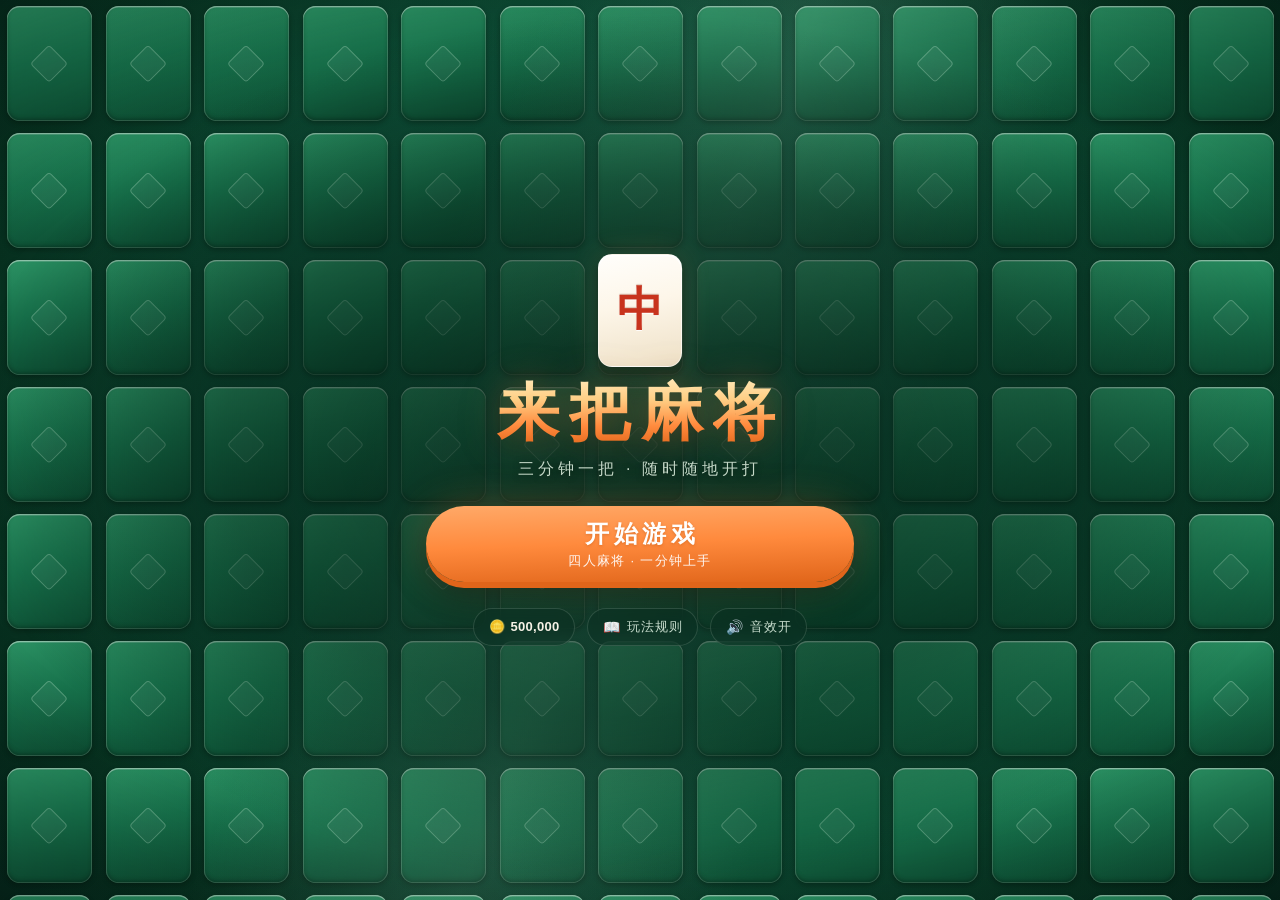
==== commit c9304cfc: "fix: 全场牌块重叠根治 + 经济改版（删局级，拿牌后选筹码，50万可成长资金） - **重叠根因**：ExtrudeGeometry 倒角把牌面轮廓外扩 BEVEL/边 —— 真实   脚印 = " ====
--- a/index.html
+++ b/index.html
@@ -38,18 +38,6 @@
       </header>
 
       <div class="hm-cta">
-        <!-- 牌局规格（局级）：底分决定总结算时代币的发放/扣取幅度 -->
-        <div id="stake-pick" class="stake-pick" role="radiogroup" aria-label="牌局规格">
-          <button class="stake-btn" data-stake="tea" type="button">
-            <span class="sk-name">茶局</span><span class="sk-sub">底分 100</span>
-          </button>
-          <button class="stake-btn" data-stake="gold" type="button">
-            <span class="sk-name">金局</span><span class="sk-sub">底分 500</span>
-          </button>
-          <button class="stake-btn" data-stake="jade" type="button">
-            <span class="sk-name">玉局</span><span class="sk-sub">底分 1500</span>
-          </button>
-        </div>
         <button id="btn-quick" class="hm-btn-primary" type="button">
           <span class="qb-main">开始游戏</span>
           <span class="qb-sub">四人麻将 · 一分钟上手</span>
@@ -73,7 +61,6 @@
     <header id="topbar">
       <div class="brand"><span class="brand-mark">🀄</span><span class="brand-name">来把麻将</span></div>
       <div class="round-info">
-        <span id="stake-chip" class="stake-chip">茶局</span>
         <span id="round-name" class="round-name">东一局</span>
         <span id="wall-count" class="wall-count">牌山 122</span>
         <span id="coin-chip" class="coin-chip"><span class="coin-ic">🪙</span><b data-coin-val>0</b></span>
--- a/css/style.css
+++ b/css/style.css
@@ -472,44 +472,32 @@
 }
 .hm-coin b { font-variant-numeric: tabular-nums; letter-spacing: .02em; }
 
-.stake-pick {
-  display: flex; flex-wrap: wrap; gap: 10px; align-items: stretch; justify-content: center;
-  animation: hm-rise .7s ease both .4s;
-}
-.stake-btn {
-  display: flex; flex-direction: column; align-items: center; gap: 3px;
-  min-width: 86px;
-  border: 1px solid var(--hm-line);
-  background: rgba(9, 43, 30, .40);
-  color: var(--hm-ink-2);
+/* 拿牌后的筹码选择弹窗（每场一次；名次系数 ×筹码 = 代币变动） */
+.chip-opts {
+  display: flex; gap: 12px; justify-content: center; align-items: stretch;
+  margin: 18px 0 6px; flex-wrap: wrap;
+}
+.chip-btn {
+  display: flex; flex-direction: column; align-items: center; gap: 4px;
+  min-width: 108px;
+  border: 1px solid rgba(201, 163, 74, .35);
+  background: rgba(11, 17, 42, .72);
+  color: var(--ink, #e8e4d8);
   font-family: inherit;
-  padding: 9px 16px; border-radius: 12px;
+  padding: 12px 18px; border-radius: 14px;
   cursor: pointer;
-  min-height: 52px;
-  backdrop-filter: blur(8px);
-  -webkit-backdrop-filter: blur(8px);
-  transition: background .14s, color .14s, border-color .14s, transform .12s, box-shadow .14s;
-}
-.stake-btn .sk-name { font-size: 15px; font-weight: 500; letter-spacing: .1em; }
-.stake-btn .sk-sub { font-size: 11px; opacity: .72; letter-spacing: .04em; }
-.stake-btn:hover { background: rgba(14, 64, 45, .62); color: var(--hm-ink); }
-.stake-btn:active { transform: scale(.97); }
-.stake-btn.active {
+  transition: background .14s, border-color .14s, transform .12s, box-shadow .14s;
+}
+.chip-btn .chip-v { font-size: 19px; font-weight: 600; letter-spacing: .04em; color: #e5c168; }
+.chip-btn .chip-sub { font-size: 11px; opacity: .7; letter-spacing: .03em; }
+.chip-btn:hover { background: rgba(201, 163, 74, .14); border-color: rgba(201, 163, 74, .7); }
+.chip-btn:active { transform: scale(.97); }
+.chip-btn.active {
   background: rgba(201, 163, 74, .16);
-  border-color: rgba(201, 163, 74, .75);
-  color: var(--hm-ink);
+  border-color: rgba(201, 163, 74, .8);
   box-shadow: 0 0 0 1px rgba(201, 163, 74, .35) inset;
 }
-.stake-btn.active .sk-name { color: #e5c168; }
-
-.stake-chip {
-  display: inline-flex; align-items: center;
-  border: 1px solid rgba(201, 163, 74, .5);
-  background: rgba(201, 163, 74, .12);
-  color: #e5c168;
-  font-size: 12px; font-weight: 500; letter-spacing: .08em;
-  padding: 3px 10px; border-radius: var(--hm-r-pill, 999px);
-}
+
 .coin-chip {
   display: inline-flex; align-items: center; gap: 4px;
   border: 1px solid var(--hm-line, rgba(255,255,255,.14));
@@ -1451,10 +1439,9 @@
   .hm-cta { flex: 0 0 auto; width: clamp(180px, 34vmin, 300px); }
   .hm-foot { flex-direction: column; gap: var(--hm-s2); }
   /* 局级选择：竖屏 hm-cta 宽度可能压到 180px，三按钮等分收窄防溢出 */
-  .stake-pick { flex-wrap: nowrap; gap: 6px; width: 100%; }
-  .stake-btn { flex: 1 1 0; min-width: 0; padding: 7px 6px; border-radius: 10px; }
-  .stake-btn .sk-name { font-size: 13px; letter-spacing: .06em; }
-  .stake-btn .sk-sub { font-size: 10px; }
+  .chip-opts { gap: 8px; }
+  .chip-btn { flex: 1 1 0; min-width: 0; padding: 10px 8px; border-radius: 11px; }
+  .chip-btn .chip-v { font-size: 16px; }
   .hm-logo { width: clamp(44px, 13vmin, 66px); height: calc(clamp(44px, 13vmin, 66px) * 1.34); border-radius: 12px;}
   .hm-logo-tile { font-size: clamp(24px, 7.4vmin, 36px); }
 
